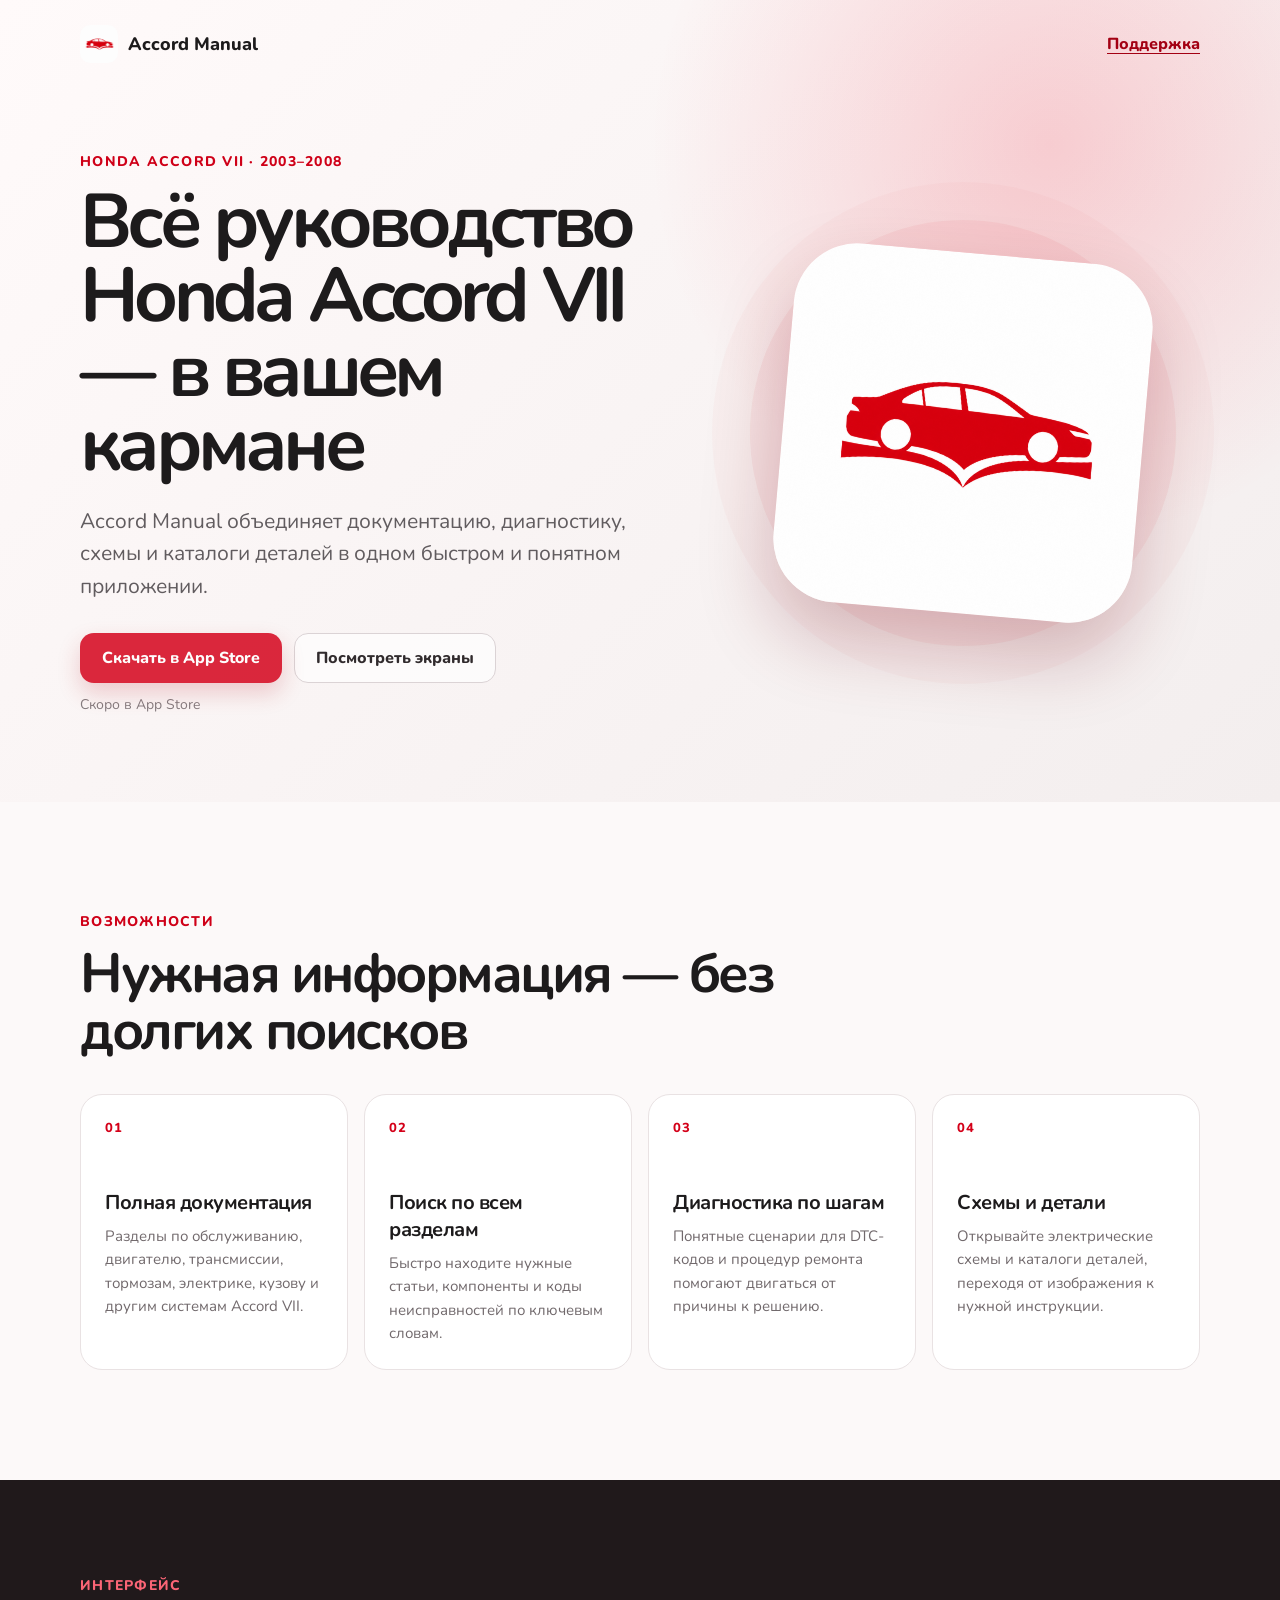
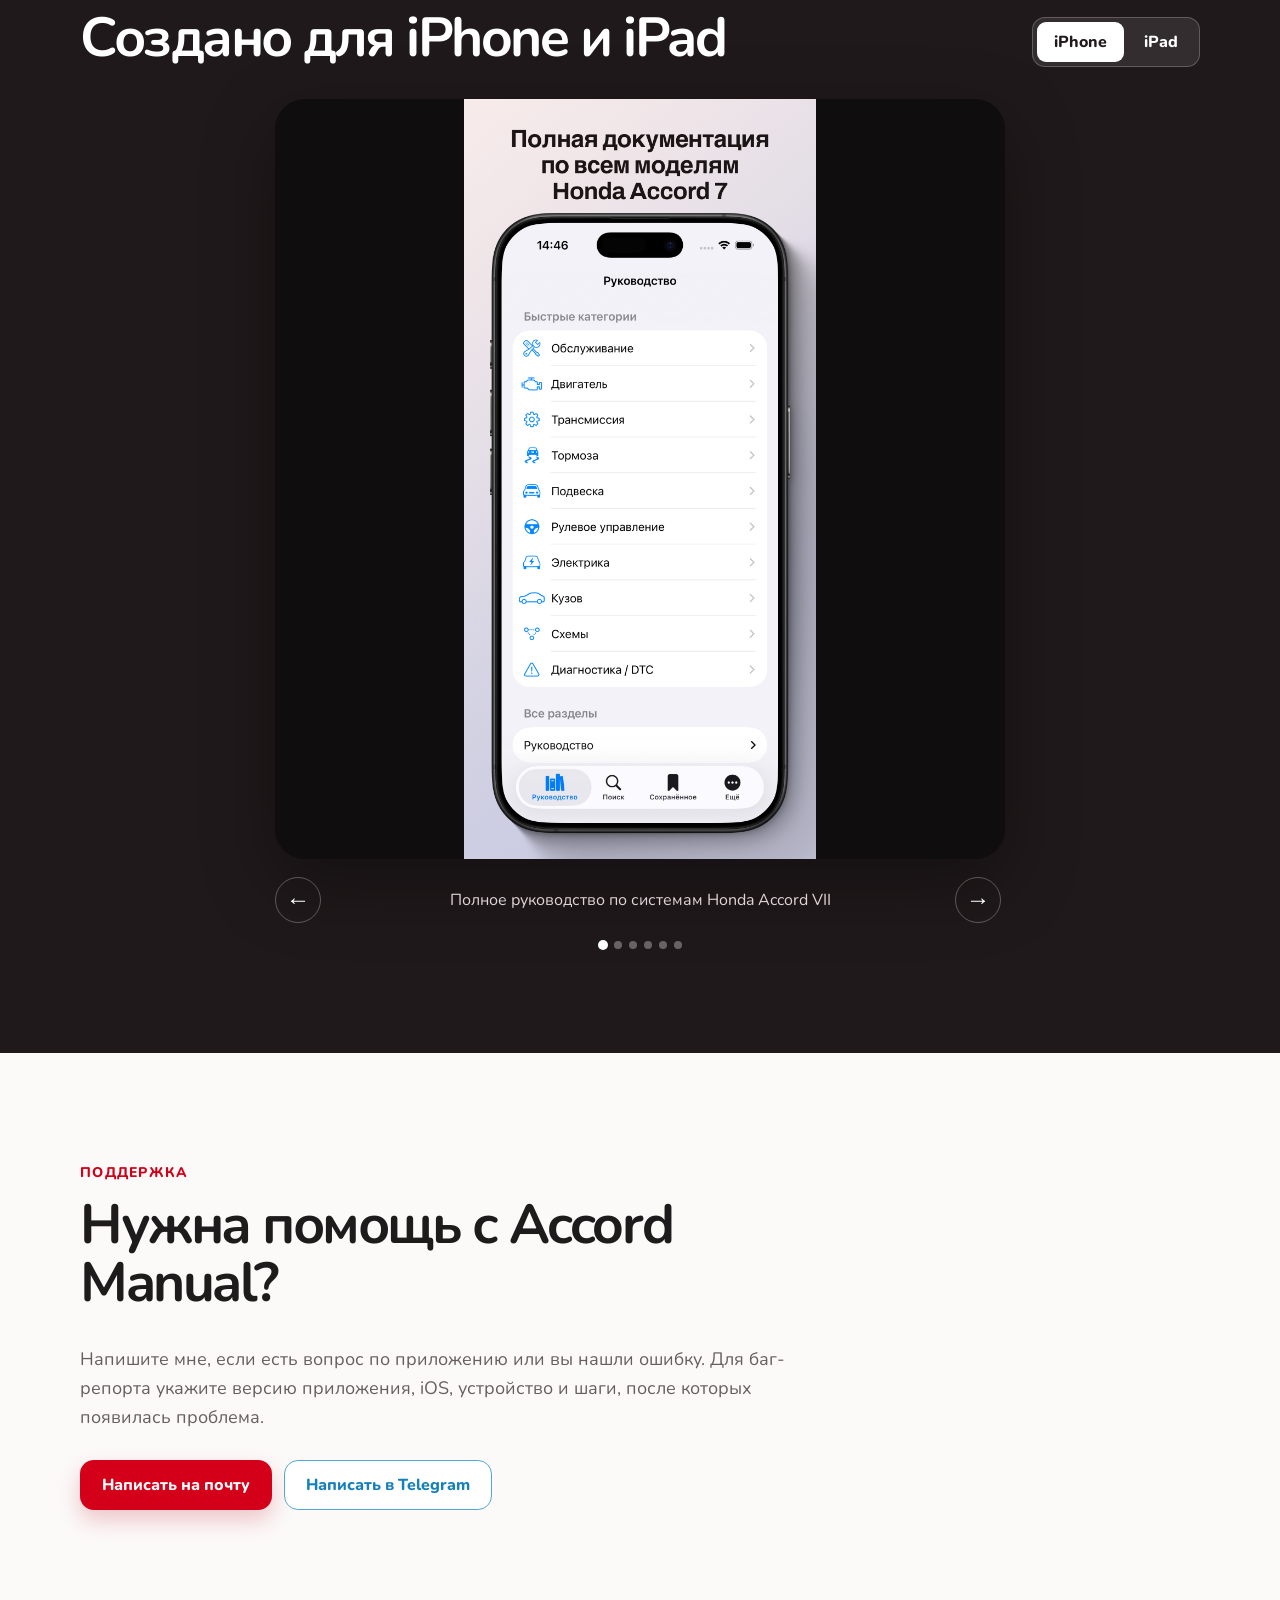
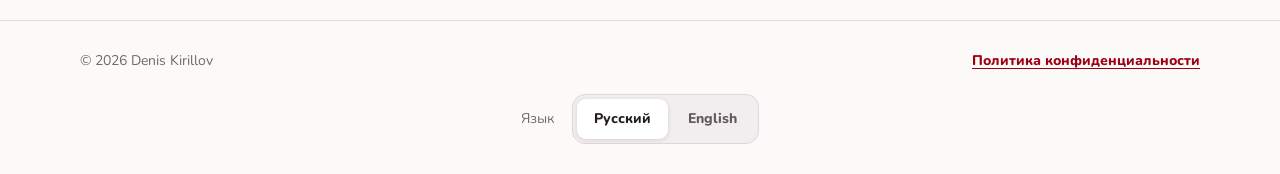
==== accord-manual/index.html @ 2c95e92a "добавлена страница аккорд мануала" ====
<!doctype html>
<html lang="ru">
<head>
  <meta charset="utf-8">
  <meta name="viewport" content="width=device-width, initial-scale=1">
  <meta name="description" content="Accord Manual — интерактивное руководство для Honda Accord VII.">
  <title>Accord Manual — Honda Accord VII</title>
  <link rel="preconnect" href="https://fonts.googleapis.com">
  <link rel="preconnect" href="https://fonts.gstatic.com" crossorigin>
  <link href="https://fonts.googleapis.com/css2?family=Nunito:wght@500;700;800&display=swap" rel="stylesheet">
  <link rel="stylesheet" href="../Static/accord-manual-landing.css">
</head>
<body>
  <main>
    <section class="hero">
      <nav class="nav container" aria-label="Основная навигация">
        <a class="brand" href="#top" aria-label="Accord Manual">
          <img src="../Static/accord-manual-logo.png" alt="">
          <span>Accord Manual</span>
        </a>
        <a class="nav-link" href="#support" data-i18n="navSupport">Поддержка</a>
      </nav>

      <div class="container hero-content" id="top">
        <div class="hero-copy">
          <p class="eyebrow" data-i18n="eyebrow">Honda Accord VII · 2003–2008</p>
          <h1 data-i18n="title">Всё руководство Honda Accord VII — в вашем кармане</h1>
          <p class="lede" data-i18n="lede">Accord Manual объединяет документацию, диагностику, схемы и каталоги деталей в одном быстром и понятном приложении.</p>
          <div class="hero-actions">
            <a class="button button-primary is-disabled" href="#" data-app-store aria-disabled="true" data-i18n="appStore">Скачать в App Store</a>
            <a class="button button-secondary" href="#screenshots" data-i18n="screenshotsButton">Посмотреть экраны</a>
          </div>
          <p class="availability" data-i18n="availability">Скоро в App Store</p>
        </div>
        <div class="hero-art" aria-hidden="true">
          <div class="logo-orbit"></div>
          <img src="../Static/accord-manual-logo.png" alt="">
        </div>
      </div>
    </section>

    <section class="section container overview" aria-labelledby="overview-title">
      <p class="section-label" data-i18n="overviewLabel">Возможности</p>
      <h2 id="overview-title" data-i18n="overviewTitle">Нужная информация — без долгих поисков</h2>
      <div class="feature-grid">
        <article class="feature-card">
          <span class="feature-number">01</span>
          <h3 data-i18n="featureOneTitle">Полная документация</h3>
          <p data-i18n="featureOneText">Разделы по обслуживанию, двигателю, трансмиссии, тормозам, электрике, кузову и другим системам Accord VII.</p>
        </article>
        <article class="feature-card">
          <span class="feature-number">02</span>
          <h3 data-i18n="featureTwoTitle">Поиск по всем разделам</h3>
          <p data-i18n="featureTwoText">Быстро находите нужные статьи, компоненты и коды неисправностей по ключевым словам.</p>
        </article>
        <article class="feature-card">
          <span class="feature-number">03</span>
          <h3 data-i18n="featureThreeTitle">Диагностика по шагам</h3>
          <p data-i18n="featureThreeText">Понятные сценарии для DTC-кодов и процедур ремонта помогают двигаться от причины к решению.</p>
        </article>
        <article class="feature-card">
          <span class="feature-number">04</span>
          <h3 data-i18n="featureFourTitle">Схемы и детали</h3>
          <p data-i18n="featureFourText">Открывайте электрические схемы и каталоги деталей, переходя от изображения к нужной инструкции.</p>
        </article>
      </div>
    </section>

    <section class="showcase" id="screenshots" aria-labelledby="gallery-title">
      <div class="container showcase-header">
        <div>
          <p class="section-label section-label-light" data-i18n="galleryLabel">Интерфейс</p>
          <h2 id="gallery-title" data-i18n="galleryTitle">Создано для iPhone и iPad</h2>
        </div>
        <div class="device-select" data-device-select role="group" aria-label="Выбор устройства">
          <button type="button" class="device-button is-active" data-device="iphone" aria-pressed="true">iPhone</button>
          <button type="button" class="device-button" data-device="ipad" aria-pressed="false">iPad</button>
        </div>
      </div>

      <div class="container carousel" data-carousel>
        <div class="carousel-frame">
          <img data-carousel-image src="../Static/accord-manual/iphone/01-manual.jpg" alt="Экран руководства Accord Manual на iPhone">
        </div>
        <div class="carousel-controls">
          <button class="arrow-button" type="button" data-carousel-previous aria-label="Предыдущий скриншот">←</button>
          <p class="slide-caption" data-carousel-caption></p>
          <button class="arrow-button" type="button" data-carousel-next aria-label="Следующий скриншот">→</button>
        </div>
        <div class="carousel-dots" data-carousel-dots aria-label="Выбор скриншота"></div>
      </div>
    </section>

    <section class="section container support" id="support" aria-labelledby="support-title">
      <p class="section-label" data-i18n="supportLabel">Поддержка</p>
      <h2 id="support-title" data-i18n="supportTitle">Нужна помощь с Accord Manual?</h2>
      <p class="support-copy" data-i18n="supportText">Напишите мне, если есть вопрос по приложению или вы нашли ошибку. Для баг-репорта укажите версию приложения, iOS, устройство и шаги, после которых появилась проблема.</p>
      <div class="contact-actions">
        <a class="button button-primary" href="mailto:mail@deniskirillov.com" data-i18n="emailButton">Написать на почту</a>
        <a class="button button-telegram" href="tg://resolve?domain=KirillovDV" data-i18n="telegramButton">Написать в Telegram</a>
      </div>
    </section>
  </main>

  <footer class="footer">
    <div class="container footer-content">
      <p>© <span id="year"></span> Denis Kirillov</p>
      <a href="../PrivacyPolicy.html" data-i18n="privacy">Политика конфиденциальности</a>
    </div>
    <div class="container language-row">
      <span data-i18n="language">Язык</span>
      <div class="language-toggle" data-language-toggle role="group" aria-label="Выбор языка">
        <button type="button" data-language="ru" class="is-active" aria-pressed="true">Русский</button>
        <button type="button" data-language="en" aria-pressed="false">English</button>
      </div>
    </div>
  </footer>

  <script type="module" src="../Static/accord-manual.mjs"></script>
</body>
</html>
---- Static/accord-manual-landing.css ----
:root { color: #1d1b1c; background: #fcf9f9; font-family: "Nunito", -apple-system, BlinkMacSystemFont, "Segoe UI", sans-serif; }
* { box-sizing: border-box; }
html { scroll-behavior: smooth; }
body { margin: 0; min-width: 320px; background: #fcf9f9; }
a { color: inherit; }
.container { width: min(1120px, calc(100% - 48px)); margin: 0 auto; }
.hero { overflow: hidden; padding-bottom: 88px; background: radial-gradient(circle at 82% 18%, rgba(242, 0, 28, .16), transparent 25rem), linear-gradient(135deg, #fffafa 0%, #f3eeee 100%); }
.nav { display: flex; align-items: center; justify-content: space-between; min-height: 88px; }
.brand { display: inline-flex; align-items: center; gap: 10px; font-size: 18px; font-weight: 800; text-decoration: none; }
.brand img { width: 38px; height: 38px; border-radius: 10px; object-fit: cover; }
.nav-link { color: #a30013; font-weight: 800; text-decoration-thickness: 1px; text-underline-offset: 4px; }
.hero-content { display: grid; grid-template-columns: 1.12fr .88fr; align-items: center; gap: 42px; padding-top: 64px; }
.eyebrow, .section-label { margin: 0 0 14px; color: #cf0018; font-size: 14px; font-weight: 800; letter-spacing: .09em; text-transform: uppercase; }
h1, h2, h3, p { margin-top: 0; }
h1 { max-width: 720px; margin-bottom: 22px; font-size: clamp(44px, 6vw, 76px); letter-spacing: -.062em; line-height: .98; }
.lede { max-width: 630px; margin-bottom: 30px; color: #615c5f; font-size: clamp(18px, 2vw, 21px); line-height: 1.55; }
.hero-actions, .contact-actions { display: flex; flex-wrap: wrap; gap: 12px; }
.button { display: inline-flex; align-items: center; justify-content: center; min-height: 50px; padding: 12px 21px; border: 1px solid transparent; border-radius: 14px; font-weight: 800; text-align: center; text-decoration: none; transition: transform .16s ease, box-shadow .16s ease, background-color .16s ease; }
.button:hover, .button:focus-visible { transform: translateY(-2px); }
.button-primary { background: #d40019; color: #fff; box-shadow: 0 10px 22px rgba(183, 0, 21, .21); }
.button-secondary { border-color: #dbd3d5; background: rgba(255,255,255,.68); color: #312b2d; }
.button-telegram { border-color: #53a9d4; background: #fff; color: #1680bb; }
.is-disabled { cursor: not-allowed; opacity: .84; }
.availability { margin: 12px 0 0; color: #847c7f; font-size: 14px; }
.hero-art { position: relative; display: grid; place-items: center; min-height: 370px; }
.hero-art > img { position: relative; z-index: 1; width: min(100%, 360px); border-radius: 64px; box-shadow: 0 36px 75px rgba(109, 10, 20, .24); transform: rotate(5deg); }
.logo-orbit { position: absolute; width: 350px; height: 350px; border: 1px solid rgba(212,0,25,.25); border-radius: 50%; box-shadow: 0 0 0 38px rgba(212,0,25,.05), 0 0 0 76px rgba(212,0,25,.025); }
.section { padding: 110px 0; }
h2 { max-width: 760px; margin-bottom: 34px; font-size: clamp(34px, 4.4vw, 55px); letter-spacing: -.045em; line-height: 1.05; }
.feature-grid { display: grid; grid-template-columns: repeat(4, 1fr); gap: 16px; }
.feature-card { min-height: 245px; padding: 24px; border: 1px solid #e9e2e3; border-radius: 22px; background: #fff; }
.feature-number { display: block; margin-bottom: 52px; color: #d40019; font-size: 13px; font-weight: 800; letter-spacing: .1em; }
.feature-card h3 { margin-bottom: 9px; font-size: 20px; letter-spacing: -.025em; }
.feature-card p { margin: 0; color: #71696c; font-size: 15px; line-height: 1.55; }
.showcase { padding: 96px 0 104px; background: #20191b; color: #fff; }
.showcase-header { display: flex; align-items: end; justify-content: space-between; gap: 24px; margin-bottom: 32px; }
.section-label-light { color: #fb6576; }
.showcase h2 { margin-bottom: 0; }
.device-select, .language-toggle { display: inline-flex; gap: 3px; padding: 4px; border: 1px solid rgba(255,255,255,.22); border-radius: 13px; background: rgba(255,255,255,.09); }
.device-button, .language-toggle button { min-height: 40px; padding: 8px 17px; border: 0; border-radius: 9px; background: transparent; color: inherit; font: inherit; font-weight: 800; cursor: pointer; }
.device-button.is-active { background: #fff; color: #211a1c; }
.carousel { display: grid; justify-items: center; }
.carousel-frame { display: grid; place-items: center; width: min(100%, 730px); overflow: hidden; border-radius: 30px; background: #100d0e; box-shadow: 0 25px 70px rgba(0,0,0,.37); }
.carousel-frame img { display: block; width: 100%; max-height: 760px; object-fit: contain; }
.carousel-controls { display: grid; grid-template-columns: 50px minmax(0, 1fr) 50px; align-items: center; width: min(100%, 730px); gap: 18px; margin-top: 18px; }
.arrow-button { width: 46px; height: 46px; border: 1px solid rgba(255,255,255,.28); border-radius: 50%; background: transparent; color: #fff; font: inherit; font-size: 24px; cursor: pointer; }
.arrow-button:hover, .arrow-button:focus-visible { background: #fff; color: #20191b; }
.slide-caption { margin: 0; color: #dfd5d7; font-size: 16px; text-align: center; }
.carousel-dots { display: flex; flex-wrap: wrap; justify-content: center; gap: 7px; margin-top: 18px; }
.carousel-dot { width: 8px; height: 8px; padding: 0; border: 0; border-radius: 50%; background: rgba(255,255,255,.32); cursor: pointer; }
.carousel-dot.is-active { background: #fff; transform: scale(1.25); }
.support { padding-top: 110px; padding-bottom: 110px; }
.support-copy { max-width: 720px; margin-bottom: 28px; color: #665f62; font-size: 18px; line-height: 1.6; }
.footer { padding: 30px 0; border-top: 1px solid #e3dcde; color: #71696c; font-size: 14px; }
.footer-content, .language-row { display: flex; align-items: center; justify-content: space-between; gap: 18px; }
.footer-content p { margin: 0; }
.footer-content a { color: #9d0013; font-weight: 800; text-underline-offset: 3px; }
.language-row { justify-content: center; margin-top: 24px; }
.language-toggle { border-color: #ded7d9; background: #f2eeef; color: #625a5d; }
.language-toggle button.is-active { background: #fff; color: #251e20; box-shadow: 0 1px 4px rgba(42,27,31,.13); }
@media (max-width: 840px) { .hero-content { grid-template-columns: 1fr; padding-top: 26px; } .hero-art { min-height: 290px; } .hero-art > img { width: 250px; } .logo-orbit { width: 250px; height: 250px; } .feature-grid { grid-template-columns: repeat(2, 1fr); } }
@media (max-width: 580px) { .container { width: min(100% - 32px, 1120px); } .hero { padding-bottom: 55px; } .nav { min-height: 68px; } .hero-content { gap: 16px; } h1 { font-size: clamp(43px, 13vw, 60px); } .hero-art { min-height: 235px; } .showcase, .section { padding: 70px 0; } .showcase-header { align-items: start; flex-direction: column; } .feature-grid { grid-template-columns: 1fr; } .feature-card { min-height: 0; } .feature-number { margin-bottom: 30px; } .carousel-frame { border-radius: 18px; } .footer-content { align-items: start; flex-direction: column; } }
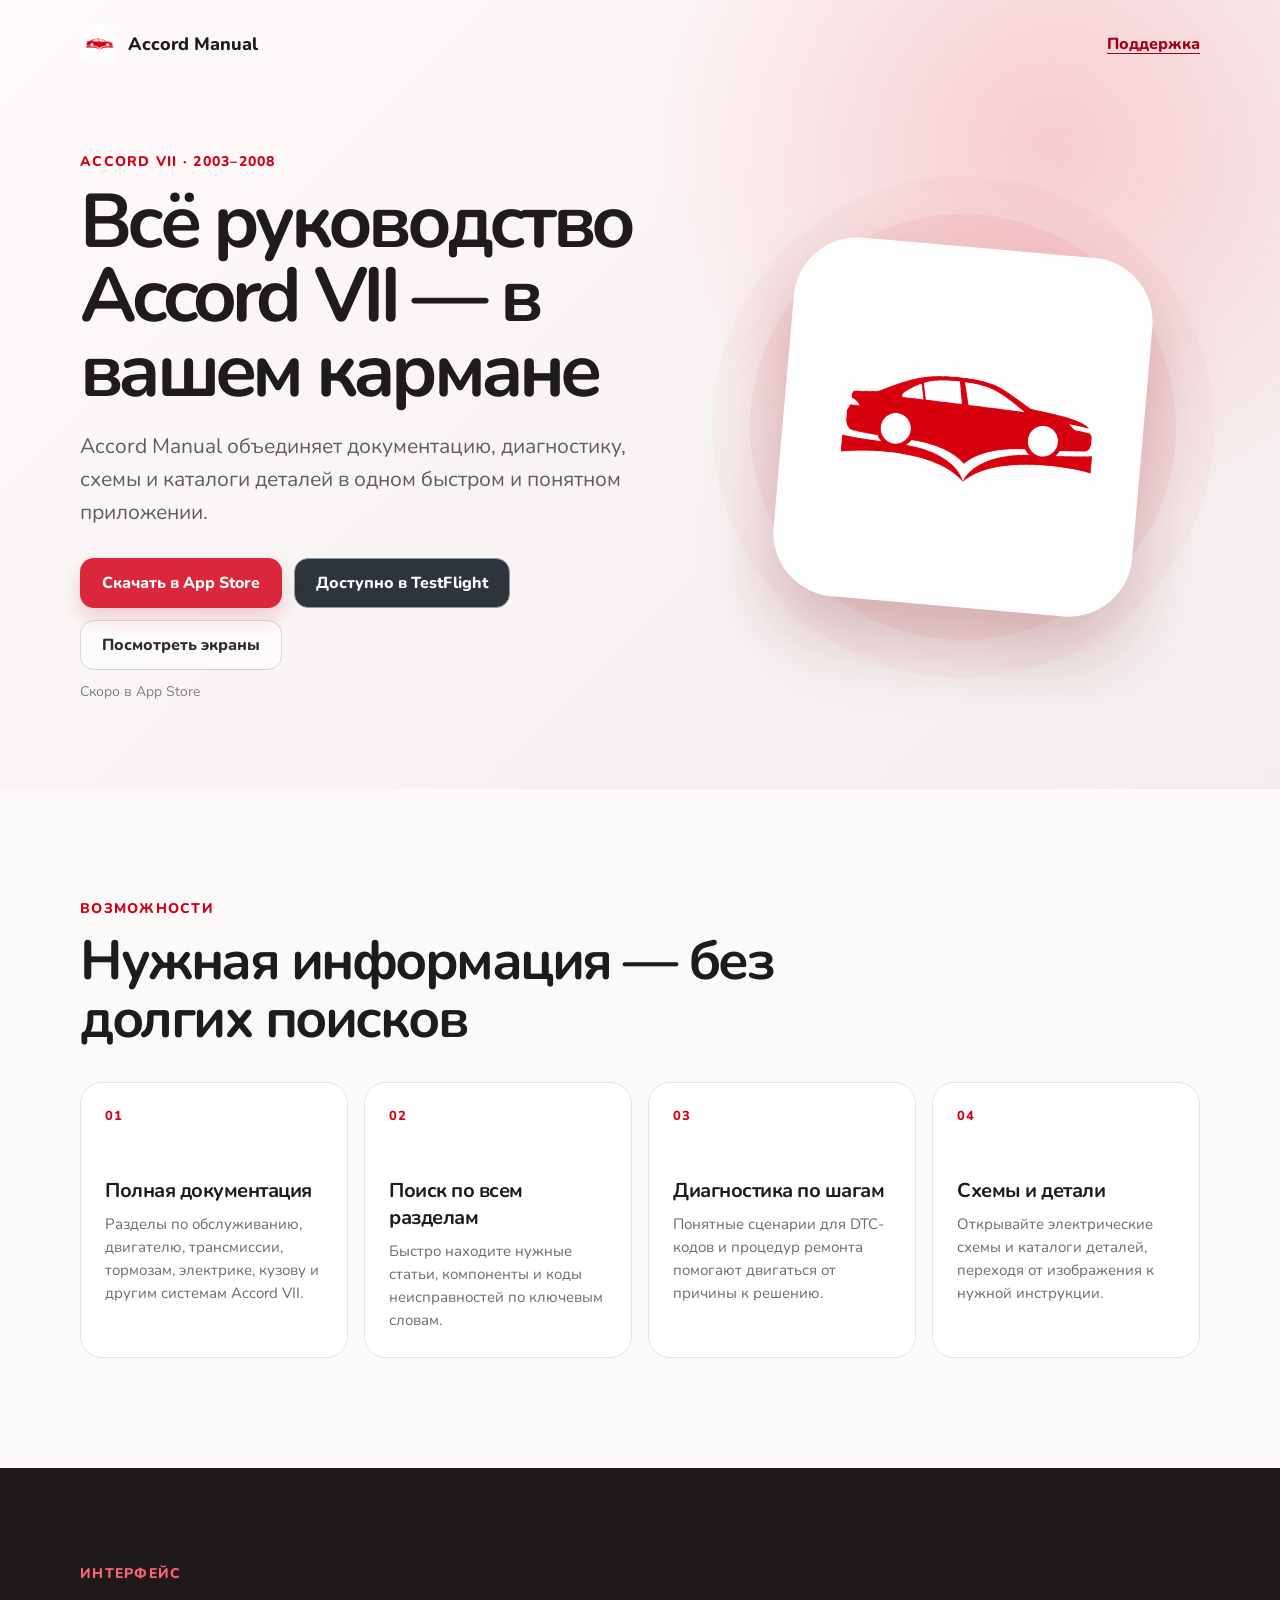
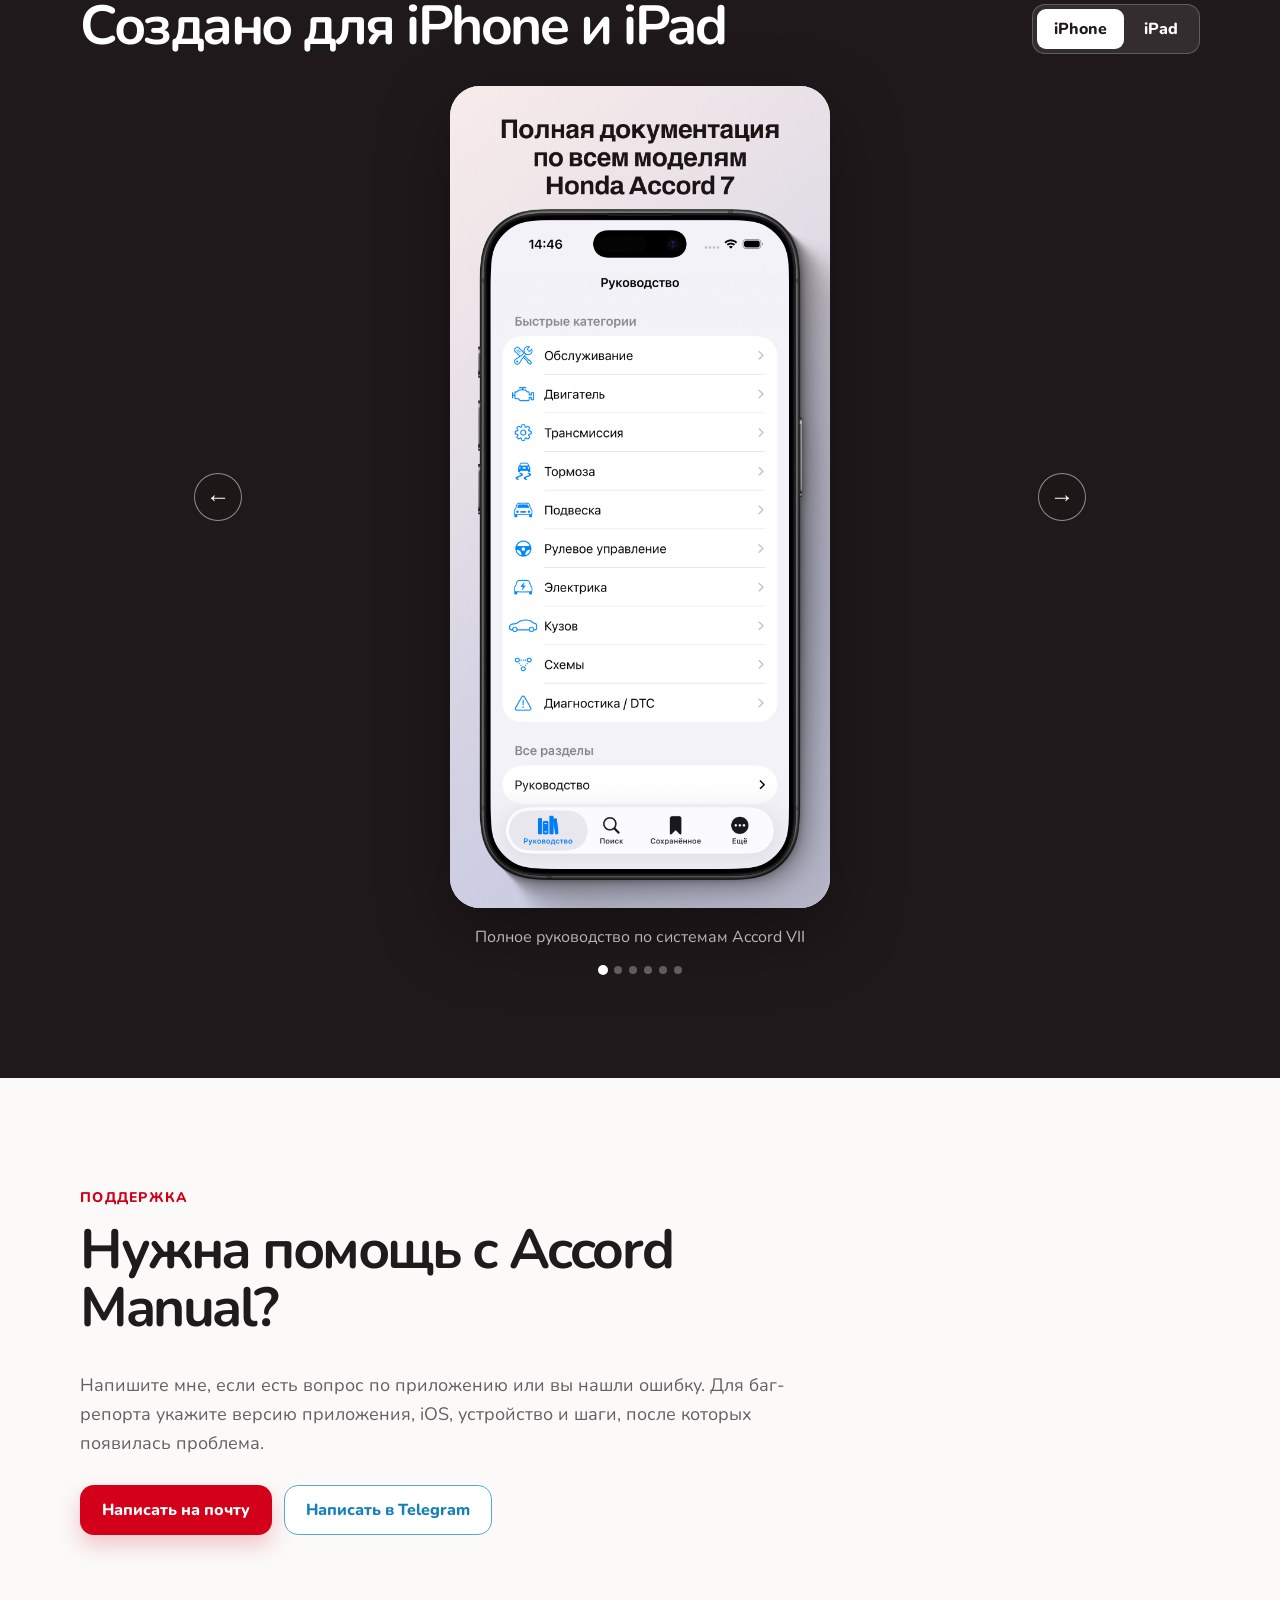
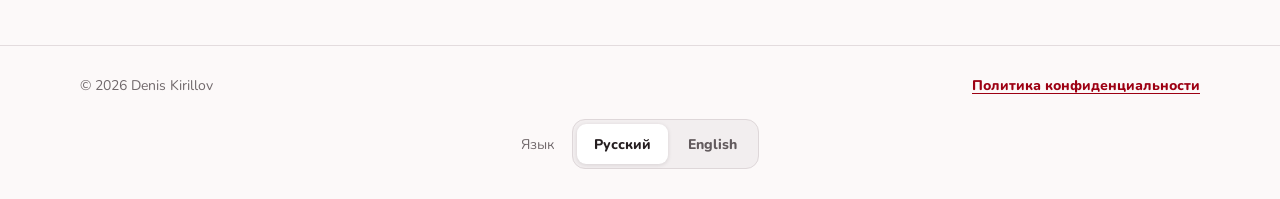
==== commit 88f8e3ff: "Обновил страницу аккорд док" ====
--- a/accord-manual/index.html
+++ b/accord-manual/index.html
@@ -3,8 +3,8 @@
 <head>
   <meta charset="utf-8">
   <meta name="viewport" content="width=device-width, initial-scale=1">
-  <meta name="description" content="Accord Manual — интерактивное руководство для Honda Accord VII.">
-  <title>Accord Manual — Honda Accord VII</title>
+  <meta name="description" content="Accord Manual — интерактивное руководство для Accord VII.">
+  <title>Accord Manual — Accord VII</title>
   <link rel="preconnect" href="https://fonts.googleapis.com">
   <link rel="preconnect" href="https://fonts.gstatic.com" crossorigin>
   <link href="https://fonts.googleapis.com/css2?family=Nunito:wght@500;700;800&display=swap" rel="stylesheet">
@@ -23,11 +23,12 @@
 
       <div class="container hero-content" id="top">
         <div class="hero-copy">
-          <p class="eyebrow" data-i18n="eyebrow">Honda Accord VII · 2003–2008</p>
-          <h1 data-i18n="title">Всё руководство Honda Accord VII — в вашем кармане</h1>
+          <p class="eyebrow" data-i18n="eyebrow">Accord VII · 2003–2008</p>
+          <h1 data-i18n="title">Всё руководство Accord VII — в вашем кармане</h1>
           <p class="lede" data-i18n="lede">Accord Manual объединяет документацию, диагностику, схемы и каталоги деталей в одном быстром и понятном приложении.</p>
           <div class="hero-actions">
             <a class="button button-primary is-disabled" href="#" data-app-store aria-disabled="true" data-i18n="appStore">Скачать в App Store</a>
+            <a class="button button-testflight" href="https://testflight.apple.com/join/Cy9x6aCU" target="_blank" rel="noopener" data-i18n="testFlightButton">Доступно в TestFlight</a>
             <a class="button button-secondary" href="#screenshots" data-i18n="screenshotsButton">Посмотреть экраны</a>
           </div>
           <p class="availability" data-i18n="availability">Скоро в App Store</p>
@@ -79,13 +80,15 @@
       </div>
 
       <div class="container carousel" data-carousel>
-        <div class="carousel-frame">
+        <div class="carousel-stage is-iphone" data-carousel-stage>
+          <button class="arrow-button arrow-button-previous" type="button" data-carousel-previous aria-label="Предыдущий скриншот">←</button>
+          <div class="carousel-frame is-iphone" data-carousel-frame>
           <img data-carousel-image src="../Static/accord-manual/iphone/01-manual.jpg" alt="Экран руководства Accord Manual на iPhone">
+          </div>
+          <button class="arrow-button arrow-button-next" type="button" data-carousel-next aria-label="Следующий скриншот">→</button>
         </div>
         <div class="carousel-controls">
-          <button class="arrow-button" type="button" data-carousel-previous aria-label="Предыдущий скриншот">←</button>
           <p class="slide-caption" data-carousel-caption></p>
-          <button class="arrow-button" type="button" data-carousel-next aria-label="Следующий скриншот">→</button>
         </div>
         <div class="carousel-dots" data-carousel-dots aria-label="Выбор скриншота"></div>
       </div>
@@ -116,6 +119,6 @@
     </div>
   </footer>
 
-  <script type="module" src="../Static/accord-manual.mjs"></script>
+  <script src="../Static/accord-manual.js" defer></script>
 </body>
 </html>
--- a/Static/accord-manual-landing.css
+++ b/Static/accord-manual-landing.css
@@ -18,6 +18,8 @@
 .button { display: inline-flex; align-items: center; justify-content: center; min-height: 50px; padding: 12px 21px; border: 1px solid transparent; border-radius: 14px; font-weight: 800; text-align: center; text-decoration: none; transition: transform .16s ease, box-shadow .16s ease, background-color .16s ease; }
 .button:hover, .button:focus-visible { transform: translateY(-2px); }
 .button-primary { background: #d40019; color: #fff; box-shadow: 0 10px 22px rgba(183, 0, 21, .21); }
+.button-testflight { border-color: #8f9ca8; background: #2d343b; color: #fff; }
+.button-testflight:hover, .button-testflight:focus-visible { box-shadow: 0 10px 22px rgba(33, 40, 47, .2); }
 .button-secondary { border-color: #dbd3d5; background: rgba(255,255,255,.68); color: #312b2d; }
 .button-telegram { border-color: #53a9d4; background: #fff; color: #1680bb; }
 .is-disabled { cursor: not-allowed; opacity: .84; }
@@ -40,10 +42,15 @@
 .device-button, .language-toggle button { min-height: 40px; padding: 8px 17px; border: 0; border-radius: 9px; background: transparent; color: inherit; font: inherit; font-weight: 800; cursor: pointer; }
 .device-button.is-active { background: #fff; color: #211a1c; }
 .carousel { display: grid; justify-items: center; }
-.carousel-frame { display: grid; place-items: center; width: min(100%, 730px); overflow: hidden; border-radius: 30px; background: #100d0e; box-shadow: 0 25px 70px rgba(0,0,0,.37); }
-.carousel-frame img { display: block; width: 100%; max-height: 760px; object-fit: contain; }
-.carousel-controls { display: grid; grid-template-columns: 50px minmax(0, 1fr) 50px; align-items: center; width: min(100%, 730px); gap: 18px; margin-top: 18px; }
-.arrow-button { width: 46px; height: 46px; border: 1px solid rgba(255,255,255,.28); border-radius: 50%; background: transparent; color: #fff; font: inherit; font-size: 24px; cursor: pointer; }
+.carousel-stage { position: relative; display: grid; place-items: center; width: min(100%, 920px); }
+.carousel-frame { overflow: hidden; border-radius: 30px; background: #f7f1f2; box-shadow: 0 25px 70px rgba(0,0,0,.37); transition: width .18s ease; }
+.carousel-frame.is-iphone { width: min(100%, 380px); }
+.carousel-frame.is-ipad { width: min(100%, 860px); }
+.carousel-frame img { display: block; width: 100%; height: auto; }
+.carousel-controls { width: min(100%, 730px); margin-top: 18px; }
+.arrow-button { position: absolute; z-index: 1; top: 50%; width: 48px; height: 48px; border: 1px solid rgba(255,255,255,.5); border-radius: 50%; background: rgba(30,23,25,.75); color: #fff; font: inherit; font-size: 24px; cursor: pointer; transform: translateY(-50%); backdrop-filter: blur(8px); }
+.arrow-button-previous { left: 14px; }
+.arrow-button-next { right: 14px; }
 .arrow-button:hover, .arrow-button:focus-visible { background: #fff; color: #20191b; }
 .slide-caption { margin: 0; color: #dfd5d7; font-size: 16px; text-align: center; }
 .carousel-dots { display: flex; flex-wrap: wrap; justify-content: center; gap: 7px; margin-top: 18px; }
@@ -59,4 +66,4 @@
 .language-toggle { border-color: #ded7d9; background: #f2eeef; color: #625a5d; }
 .language-toggle button.is-active { background: #fff; color: #251e20; box-shadow: 0 1px 4px rgba(42,27,31,.13); }
 @media (max-width: 840px) { .hero-content { grid-template-columns: 1fr; padding-top: 26px; } .hero-art { min-height: 290px; } .hero-art > img { width: 250px; } .logo-orbit { width: 250px; height: 250px; } .feature-grid { grid-template-columns: repeat(2, 1fr); } }
-@media (max-width: 580px) { .container { width: min(100% - 32px, 1120px); } .hero { padding-bottom: 55px; } .nav { min-height: 68px; } .hero-content { gap: 16px; } h1 { font-size: clamp(43px, 13vw, 60px); } .hero-art { min-height: 235px; } .showcase, .section { padding: 70px 0; } .showcase-header { align-items: start; flex-direction: column; } .feature-grid { grid-template-columns: 1fr; } .feature-card { min-height: 0; } .feature-number { margin-bottom: 30px; } .carousel-frame { border-radius: 18px; } .footer-content { align-items: start; flex-direction: column; } }
+@media (max-width: 580px) { .container { width: min(100% - 32px, 1120px); } .hero { padding-bottom: 55px; } .nav { min-height: 68px; } .hero-content { gap: 16px; } h1 { font-size: clamp(43px, 13vw, 60px); } .hero-art { min-height: 235px; } .showcase, .section { padding: 70px 0; } .showcase-header { align-items: start; flex-direction: column; } .feature-grid { grid-template-columns: 1fr; } .feature-card { min-height: 0; } .feature-number { margin-bottom: 30px; } .carousel-frame { border-radius: 18px; } .arrow-button { width: 42px; height: 42px; } .arrow-button-previous { left: 7px; } .arrow-button-next { right: 7px; } .footer-content { align-items: start; flex-direction: column; } }
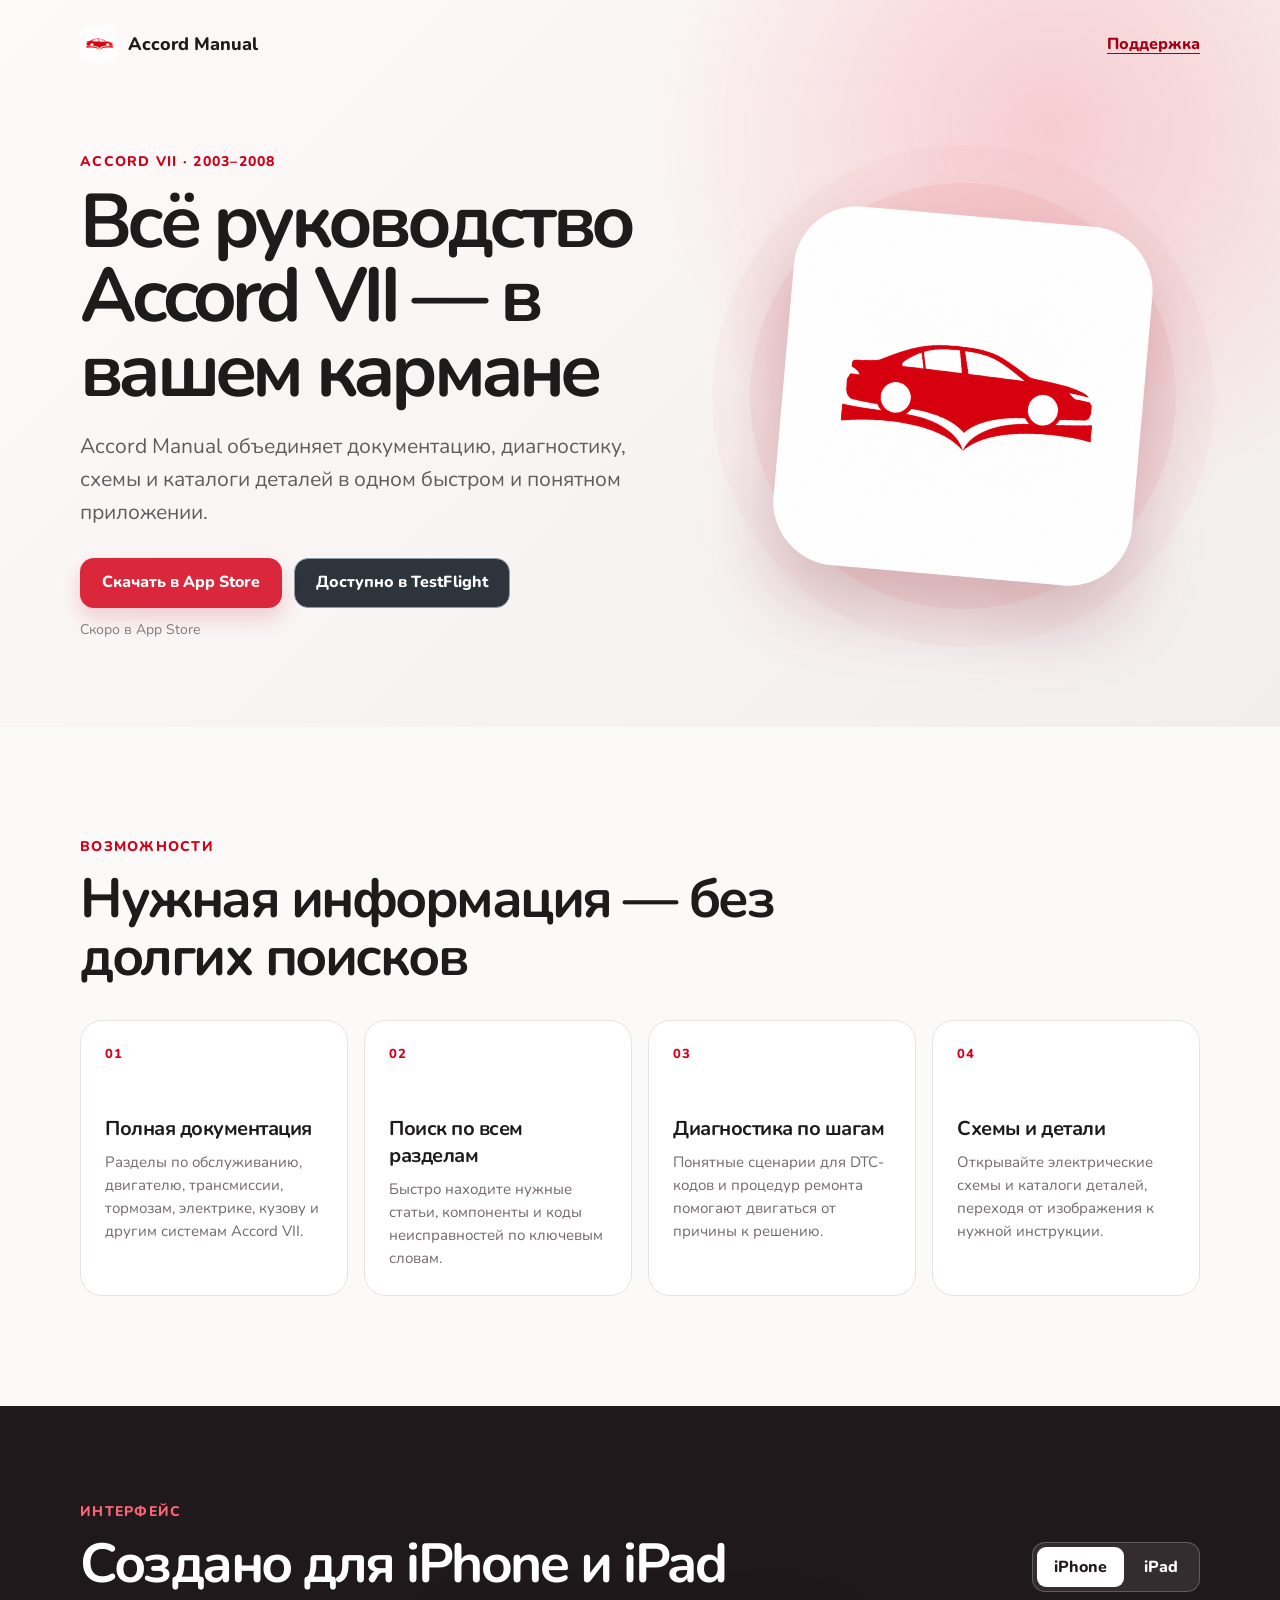
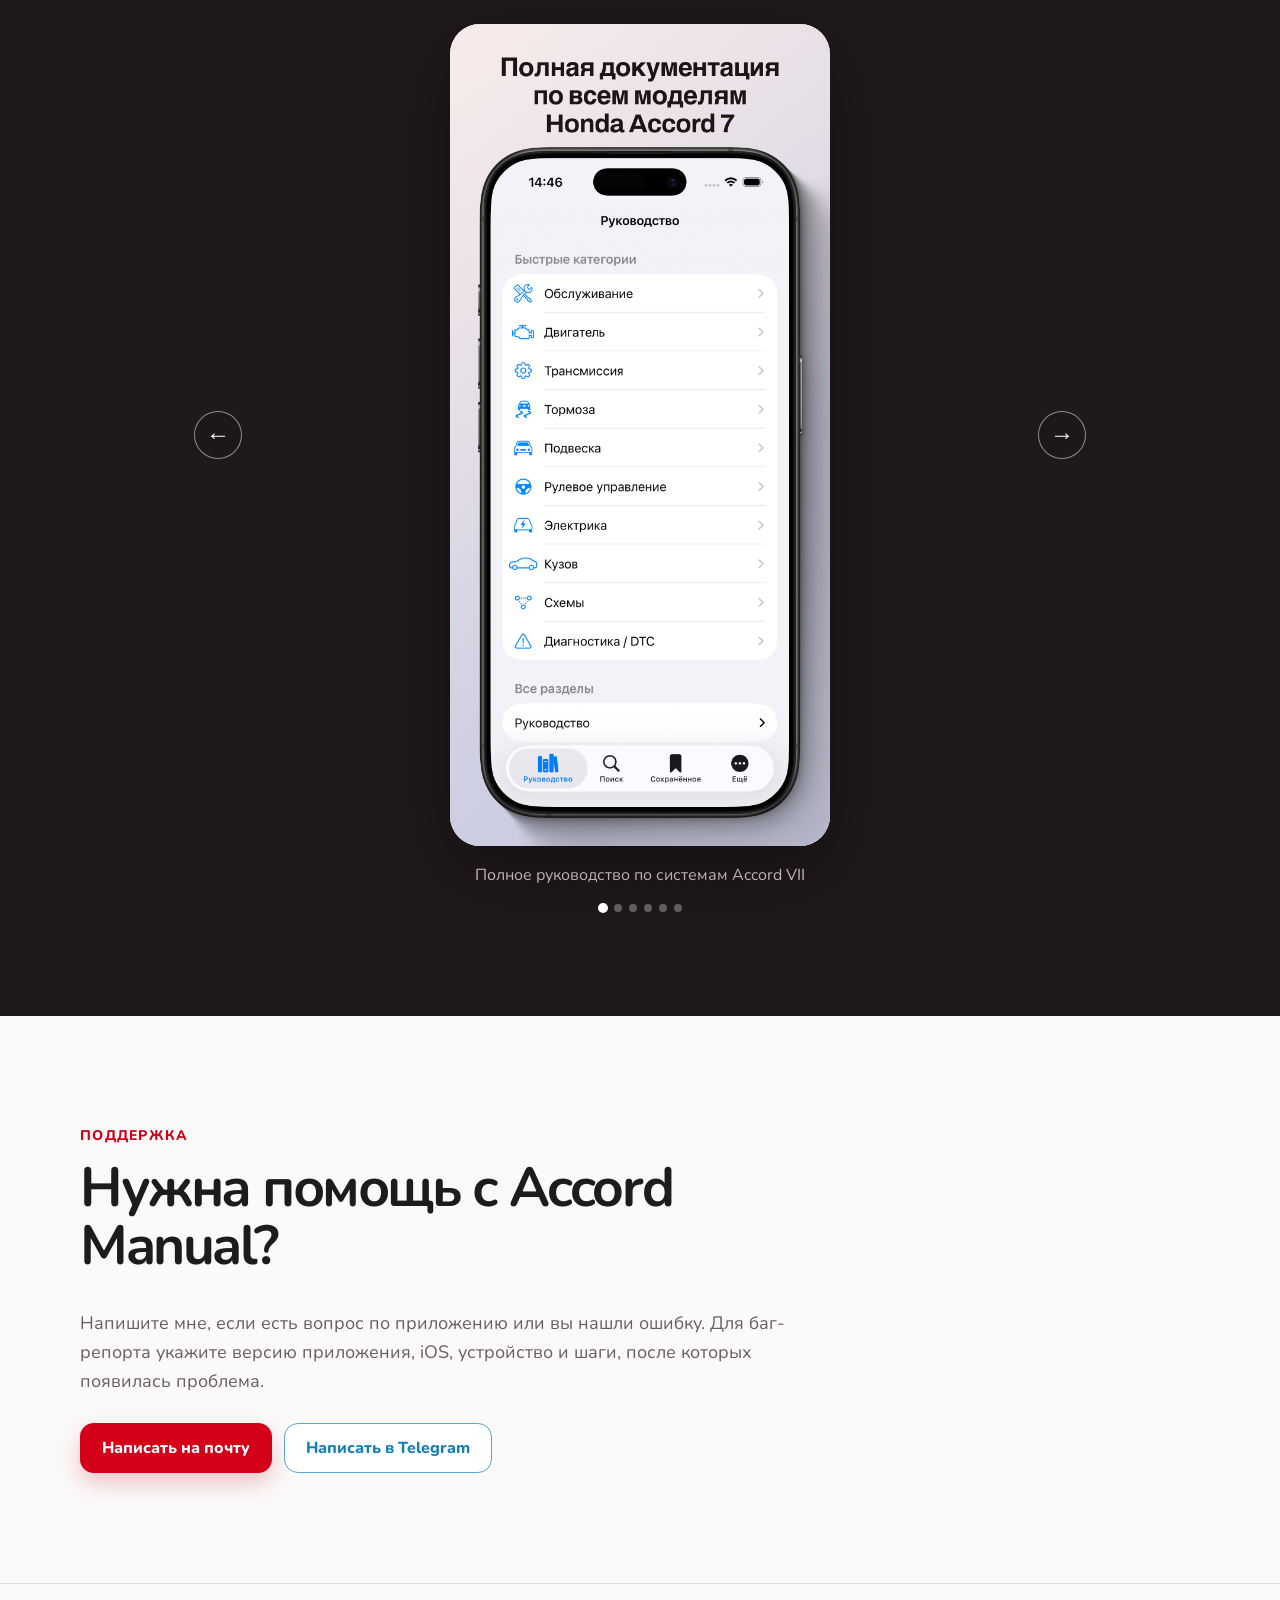
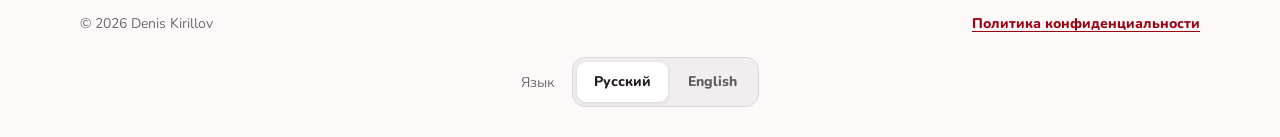
==== commit f76abac2: "Починил поддержку сафари" ====
--- a/accord-manual/index.html
+++ b/accord-manual/index.html
@@ -29,7 +29,6 @@
           <div class="hero-actions">
             <a class="button button-primary is-disabled" href="#" data-app-store aria-disabled="true" data-i18n="appStore">Скачать в App Store</a>
             <a class="button button-testflight" href="https://testflight.apple.com/join/Cy9x6aCU" target="_blank" rel="noopener" data-i18n="testFlightButton">Доступно в TestFlight</a>
-            <a class="button button-secondary" href="#screenshots" data-i18n="screenshotsButton">Посмотреть экраны</a>
           </div>
           <p class="availability" data-i18n="availability">Скоро в App Store</p>
         </div>
--- a/Static/accord-manual-landing.css
+++ b/Static/accord-manual-landing.css
@@ -1,9 +1,9 @@
 :root { color: #1d1b1c; background: #fcf9f9; font-family: "Nunito", -apple-system, BlinkMacSystemFont, "Segoe UI", sans-serif; }
 * { box-sizing: border-box; }
-html { scroll-behavior: smooth; }
+html { scroll-behavior: smooth; -webkit-text-size-adjust: 100%; }
 body { margin: 0; min-width: 320px; background: #fcf9f9; }
 a { color: inherit; }
-.container { width: min(1120px, calc(100% - 48px)); margin: 0 auto; }
+.container { width: calc(100% - 48px); width: min(1120px, calc(100% - 48px)); margin: 0 auto; }
 .hero { overflow: hidden; padding-bottom: 88px; background: radial-gradient(circle at 82% 18%, rgba(242, 0, 28, .16), transparent 25rem), linear-gradient(135deg, #fffafa 0%, #f3eeee 100%); }
 .nav { display: flex; align-items: center; justify-content: space-between; min-height: 88px; }
 .brand { display: inline-flex; align-items: center; gap: 10px; font-size: 18px; font-weight: 800; text-decoration: none; }
@@ -15,17 +15,16 @@
 h1 { max-width: 720px; margin-bottom: 22px; font-size: clamp(44px, 6vw, 76px); letter-spacing: -.062em; line-height: .98; }
 .lede { max-width: 630px; margin-bottom: 30px; color: #615c5f; font-size: clamp(18px, 2vw, 21px); line-height: 1.55; }
 .hero-actions, .contact-actions { display: flex; flex-wrap: wrap; gap: 12px; }
-.button { display: inline-flex; align-items: center; justify-content: center; min-height: 50px; padding: 12px 21px; border: 1px solid transparent; border-radius: 14px; font-weight: 800; text-align: center; text-decoration: none; transition: transform .16s ease, box-shadow .16s ease, background-color .16s ease; }
+.button { display: inline-flex; align-items: center; justify-content: center; min-height: 50px; padding: 12px 21px; border: 1px solid transparent; border-radius: 14px; font-family: inherit; font-weight: 800; line-height: 1.2; text-align: center; text-decoration: none; transition: transform .16s ease, box-shadow .16s ease, background-color .16s ease; white-space: nowrap; }
 .button:hover, .button:focus-visible { transform: translateY(-2px); }
 .button-primary { background: #d40019; color: #fff; box-shadow: 0 10px 22px rgba(183, 0, 21, .21); }
 .button-testflight { border-color: #8f9ca8; background: #2d343b; color: #fff; }
 .button-testflight:hover, .button-testflight:focus-visible { box-shadow: 0 10px 22px rgba(33, 40, 47, .2); }
-.button-secondary { border-color: #dbd3d5; background: rgba(255,255,255,.68); color: #312b2d; }
 .button-telegram { border-color: #53a9d4; background: #fff; color: #1680bb; }
 .is-disabled { cursor: not-allowed; opacity: .84; }
 .availability { margin: 12px 0 0; color: #847c7f; font-size: 14px; }
 .hero-art { position: relative; display: grid; place-items: center; min-height: 370px; }
-.hero-art > img { position: relative; z-index: 1; width: min(100%, 360px); border-radius: 64px; box-shadow: 0 36px 75px rgba(109, 10, 20, .24); transform: rotate(5deg); }
+.hero-art > img { position: relative; z-index: 1; width: 100%; max-width: 360px; width: min(100%, 360px); border-radius: 64px; box-shadow: 0 36px 75px rgba(109, 10, 20, .24); transform: rotate(5deg); }
 .logo-orbit { position: absolute; width: 350px; height: 350px; border: 1px solid rgba(212,0,25,.25); border-radius: 50%; box-shadow: 0 0 0 38px rgba(212,0,25,.05), 0 0 0 76px rgba(212,0,25,.025); }
 .section { padding: 110px 0; }
 h2 { max-width: 760px; margin-bottom: 34px; font-size: clamp(34px, 4.4vw, 55px); letter-spacing: -.045em; line-height: 1.05; }
@@ -39,16 +38,17 @@
 .section-label-light { color: #fb6576; }
 .showcase h2 { margin-bottom: 0; }
 .device-select, .language-toggle { display: inline-flex; gap: 3px; padding: 4px; border: 1px solid rgba(255,255,255,.22); border-radius: 13px; background: rgba(255,255,255,.09); }
-.device-button, .language-toggle button { min-height: 40px; padding: 8px 17px; border: 0; border-radius: 9px; background: transparent; color: inherit; font: inherit; font-weight: 800; cursor: pointer; }
+.device-button, .language-toggle button, .arrow-button, .carousel-dot { -webkit-appearance: none; appearance: none; -webkit-tap-highlight-color: transparent; font-family: inherit; touch-action: manipulation; }
+.device-button, .language-toggle button { min-height: 40px; padding: 8px 17px; border: 0; border-radius: 9px; background: transparent; color: inherit; font-size: inherit; font-weight: 800; line-height: 1.2; cursor: pointer; }
 .device-button.is-active { background: #fff; color: #211a1c; }
 .carousel { display: grid; justify-items: center; }
-.carousel-stage { position: relative; display: grid; place-items: center; width: min(100%, 920px); }
+.carousel-stage { position: relative; display: grid; place-items: center; width: 100%; max-width: 920px; width: min(100%, 920px); }
 .carousel-frame { overflow: hidden; border-radius: 30px; background: #f7f1f2; box-shadow: 0 25px 70px rgba(0,0,0,.37); transition: width .18s ease; }
-.carousel-frame.is-iphone { width: min(100%, 380px); }
-.carousel-frame.is-ipad { width: min(100%, 860px); }
+.carousel-frame.is-iphone { width: 100%; max-width: 380px; width: min(100%, 380px); }
+.carousel-frame.is-ipad { width: 100%; max-width: 860px; width: min(100%, 860px); }
 .carousel-frame img { display: block; width: 100%; height: auto; }
-.carousel-controls { width: min(100%, 730px); margin-top: 18px; }
-.arrow-button { position: absolute; z-index: 1; top: 50%; width: 48px; height: 48px; border: 1px solid rgba(255,255,255,.5); border-radius: 50%; background: rgba(30,23,25,.75); color: #fff; font: inherit; font-size: 24px; cursor: pointer; transform: translateY(-50%); backdrop-filter: blur(8px); }
+.carousel-controls { width: 100%; max-width: 730px; width: min(100%, 730px); margin-top: 18px; }
+.arrow-button { position: absolute; z-index: 1; top: 50%; width: 48px; height: 48px; padding: 0; border: 1px solid rgba(255,255,255,.5); border-radius: 50%; background: rgba(30,23,25,.88); color: #fff; font-size: 24px; line-height: 1; cursor: pointer; transform: translateY(-50%); -webkit-backdrop-filter: blur(8px); backdrop-filter: blur(8px); }
 .arrow-button-previous { left: 14px; }
 .arrow-button-next { right: 14px; }
 .arrow-button:hover, .arrow-button:focus-visible { background: #fff; color: #20191b; }
@@ -66,4 +66,4 @@
 .language-toggle { border-color: #ded7d9; background: #f2eeef; color: #625a5d; }
 .language-toggle button.is-active { background: #fff; color: #251e20; box-shadow: 0 1px 4px rgba(42,27,31,.13); }
 @media (max-width: 840px) { .hero-content { grid-template-columns: 1fr; padding-top: 26px; } .hero-art { min-height: 290px; } .hero-art > img { width: 250px; } .logo-orbit { width: 250px; height: 250px; } .feature-grid { grid-template-columns: repeat(2, 1fr); } }
-@media (max-width: 580px) { .container { width: min(100% - 32px, 1120px); } .hero { padding-bottom: 55px; } .nav { min-height: 68px; } .hero-content { gap: 16px; } h1 { font-size: clamp(43px, 13vw, 60px); } .hero-art { min-height: 235px; } .showcase, .section { padding: 70px 0; } .showcase-header { align-items: start; flex-direction: column; } .feature-grid { grid-template-columns: 1fr; } .feature-card { min-height: 0; } .feature-number { margin-bottom: 30px; } .carousel-frame { border-radius: 18px; } .arrow-button { width: 42px; height: 42px; } .arrow-button-previous { left: 7px; } .arrow-button-next { right: 7px; } .footer-content { align-items: start; flex-direction: column; } }
+@media (max-width: 580px) { .container { width: calc(100% - 32px); width: min(1120px, calc(100% - 32px)); } .hero { padding-bottom: 55px; } .nav { min-height: 68px; } .hero-content { gap: 16px; } h1 { font-size: clamp(43px, 13vw, 60px); } .hero-art { min-height: 235px; } .showcase, .section { padding: 70px 0; } .showcase-header { align-items: start; flex-direction: column; } .feature-grid { grid-template-columns: 1fr; } .feature-card { min-height: 0; } .feature-number { margin-bottom: 30px; } .carousel-frame { border-radius: 18px; } .arrow-button { width: 42px; height: 42px; } .arrow-button-previous { left: 7px; } .arrow-button-next { right: 7px; } .footer-content { align-items: start; flex-direction: column; } }
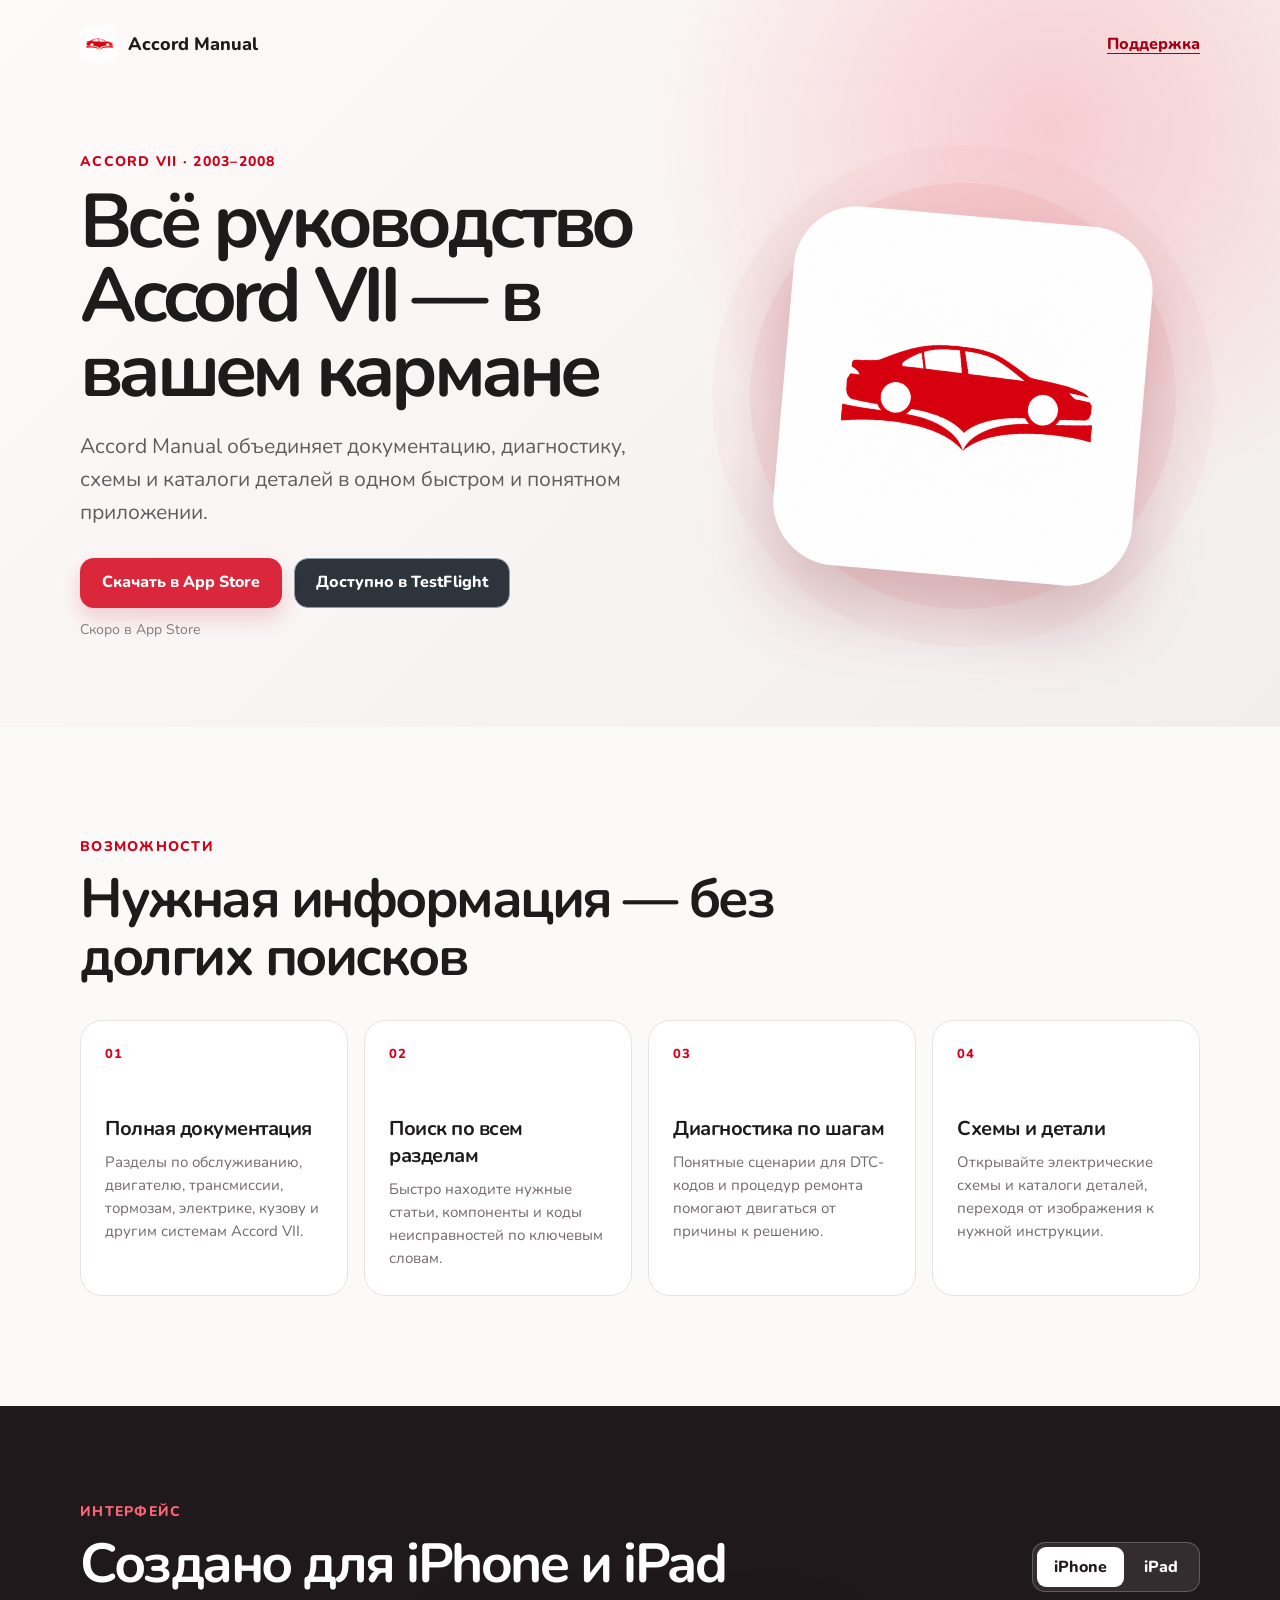
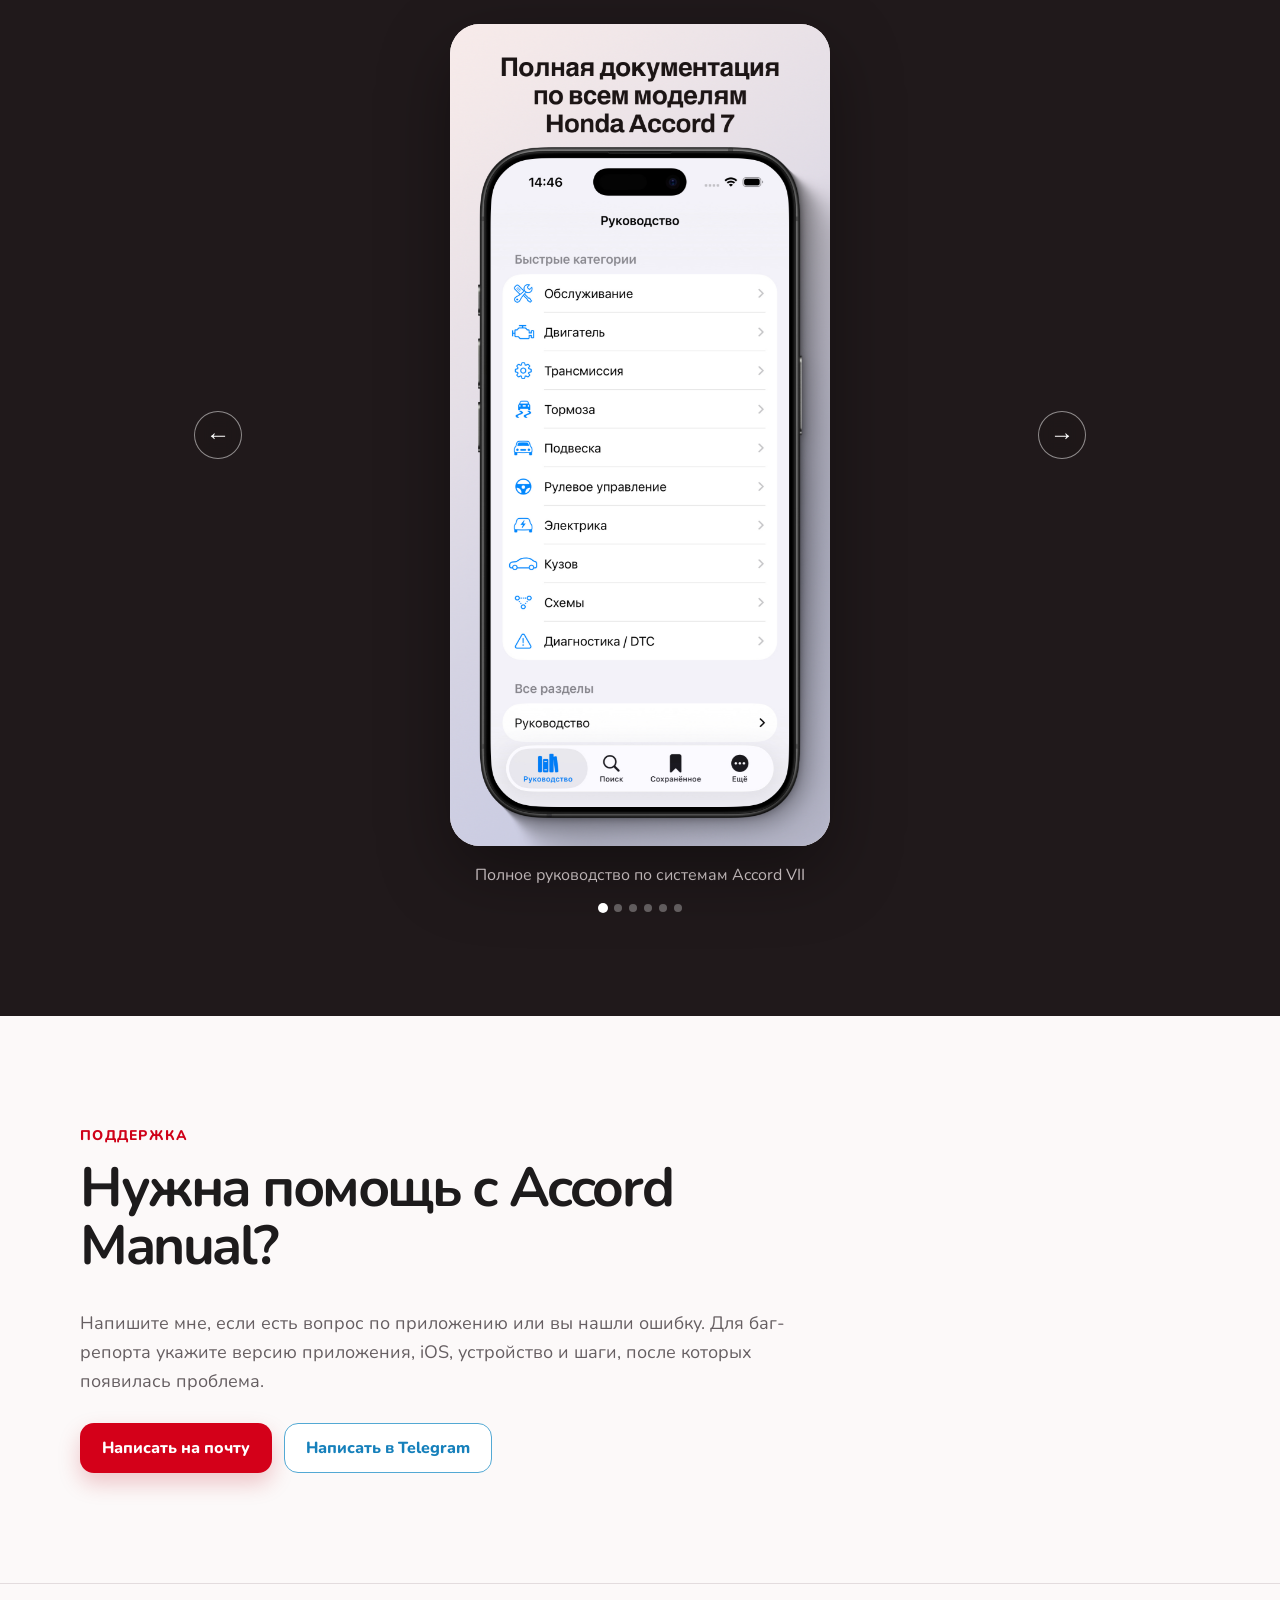
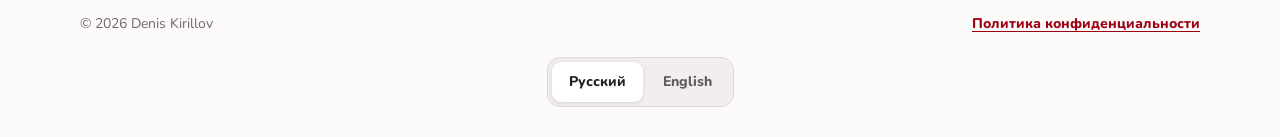
==== commit 44ee7314: "обновил адаптивность и галлерею" ====
--- a/accord-manual/index.html
+++ b/accord-manual/index.html
@@ -110,7 +110,6 @@
       <a href="../PrivacyPolicy.html" data-i18n="privacy">Политика конфиденциальности</a>
     </div>
     <div class="container language-row">
-      <span data-i18n="language">Язык</span>
       <div class="language-toggle" data-language-toggle role="group" aria-label="Выбор языка">
         <button type="button" data-language="ru" class="is-active" aria-pressed="true">Русский</button>
         <button type="button" data-language="en" aria-pressed="false">English</button>
--- a/Static/accord-manual-landing.css
+++ b/Static/accord-manual-landing.css
@@ -43,10 +43,15 @@
 .device-button.is-active { background: #fff; color: #211a1c; }
 .carousel { display: grid; justify-items: center; }
 .carousel-stage { position: relative; display: grid; place-items: center; width: 100%; max-width: 920px; width: min(100%, 920px); }
-.carousel-frame { overflow: hidden; border-radius: 30px; background: #f7f1f2; box-shadow: 0 25px 70px rgba(0,0,0,.37); transition: width .18s ease; }
-.carousel-frame.is-iphone { width: 100%; max-width: 380px; width: min(100%, 380px); }
-.carousel-frame.is-ipad { width: 100%; max-width: 860px; width: min(100%, 860px); }
-.carousel-frame img { display: block; width: 100%; height: auto; }
+.carousel-frame { width: 100%; max-width: var(--frame-width); overflow: hidden; border-radius: 30px; background: #f7f1f2; box-shadow: 0 25px 70px rgba(0,0,0,.37); touch-action: pan-y; transition: max-width .46s cubic-bezier(.22,.8,.28,1), border-radius .46s ease, opacity .22s ease, transform .46s ease; will-change: max-width, opacity, transform; }
+.carousel-frame.is-iphone { --frame-width: 380px; }
+.carousel-frame.is-ipad { --frame-width: 860px; border-radius: 24px; }
+.carousel-frame img { display: block; width: 100%; height: auto; -webkit-user-drag: none; user-select: none; transition: opacity .18s ease, transform .34s cubic-bezier(.22,.8,.28,1); will-change: opacity, transform; }
+.carousel-frame img.is-leaving-next { opacity: 0; transform: translateX(-12%); }
+.carousel-frame img.is-leaving-previous { opacity: 0; transform: translateX(12%); }
+.carousel-frame img.is-entering-next { opacity: 0; transform: translateX(12%); }
+.carousel-frame img.is-entering-previous { opacity: 0; transform: translateX(-12%); }
+.carousel-stage.is-device-changing .carousel-frame { opacity: .76; transform: scale(.985); }
 .carousel-controls { width: 100%; max-width: 730px; width: min(100%, 730px); margin-top: 18px; }
 .arrow-button { position: absolute; z-index: 1; top: 50%; width: 48px; height: 48px; padding: 0; border: 1px solid rgba(255,255,255,.5); border-radius: 50%; background: rgba(30,23,25,.88); color: #fff; font-size: 24px; line-height: 1; cursor: pointer; transform: translateY(-50%); -webkit-backdrop-filter: blur(8px); backdrop-filter: blur(8px); }
 .arrow-button-previous { left: 14px; }
@@ -65,5 +70,6 @@
 .language-row { justify-content: center; margin-top: 24px; }
 .language-toggle { border-color: #ded7d9; background: #f2eeef; color: #625a5d; }
 .language-toggle button.is-active { background: #fff; color: #251e20; box-shadow: 0 1px 4px rgba(42,27,31,.13); }
+@media (prefers-reduced-motion: reduce) { .carousel-frame, .carousel-frame img { transition-duration: .01ms; } }
 @media (max-width: 840px) { .hero-content { grid-template-columns: 1fr; padding-top: 26px; } .hero-art { min-height: 290px; } .hero-art > img { width: 250px; } .logo-orbit { width: 250px; height: 250px; } .feature-grid { grid-template-columns: repeat(2, 1fr); } }
 @media (max-width: 580px) { .container { width: calc(100% - 32px); width: min(1120px, calc(100% - 32px)); } .hero { padding-bottom: 55px; } .nav { min-height: 68px; } .hero-content { gap: 16px; } h1 { font-size: clamp(43px, 13vw, 60px); } .hero-art { min-height: 235px; } .showcase, .section { padding: 70px 0; } .showcase-header { align-items: start; flex-direction: column; } .feature-grid { grid-template-columns: 1fr; } .feature-card { min-height: 0; } .feature-number { margin-bottom: 30px; } .carousel-frame { border-radius: 18px; } .arrow-button { width: 42px; height: 42px; } .arrow-button-previous { left: 7px; } .arrow-button-next { right: 7px; } .footer-content { align-items: start; flex-direction: column; } }
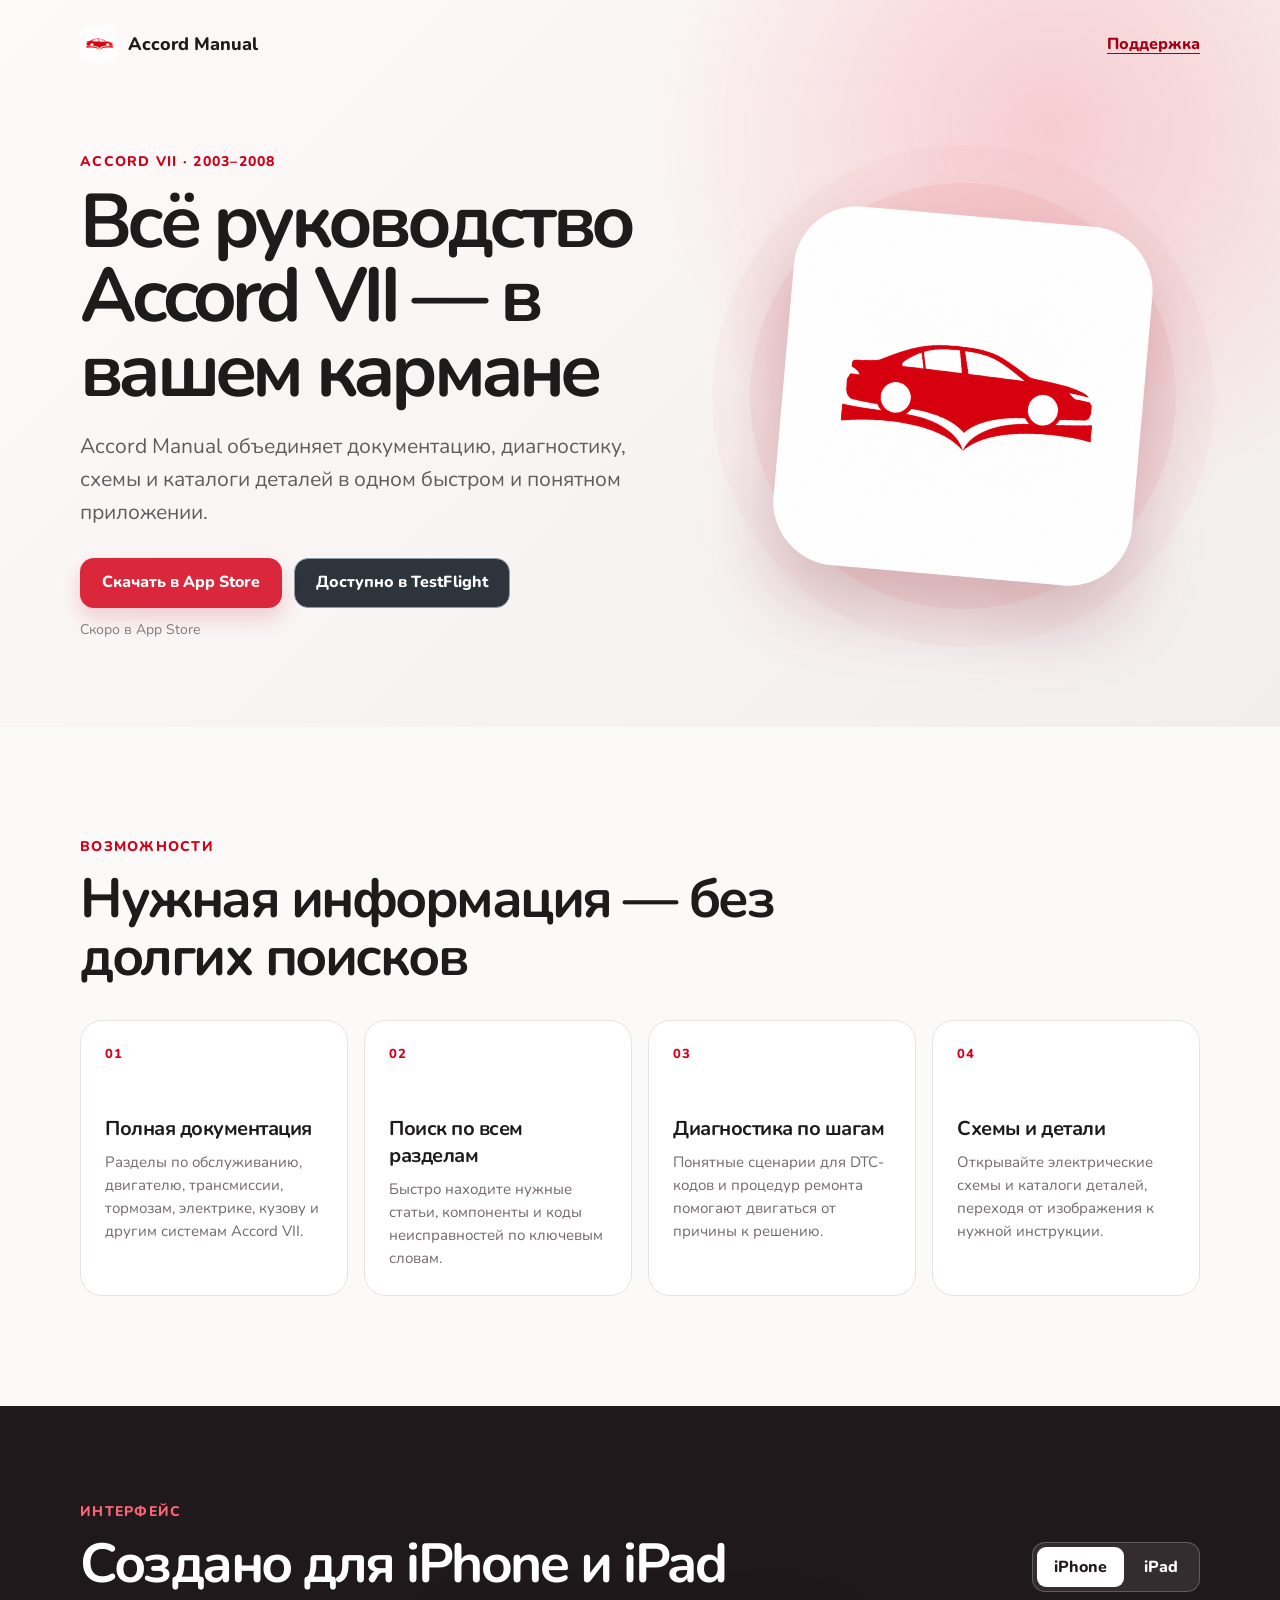
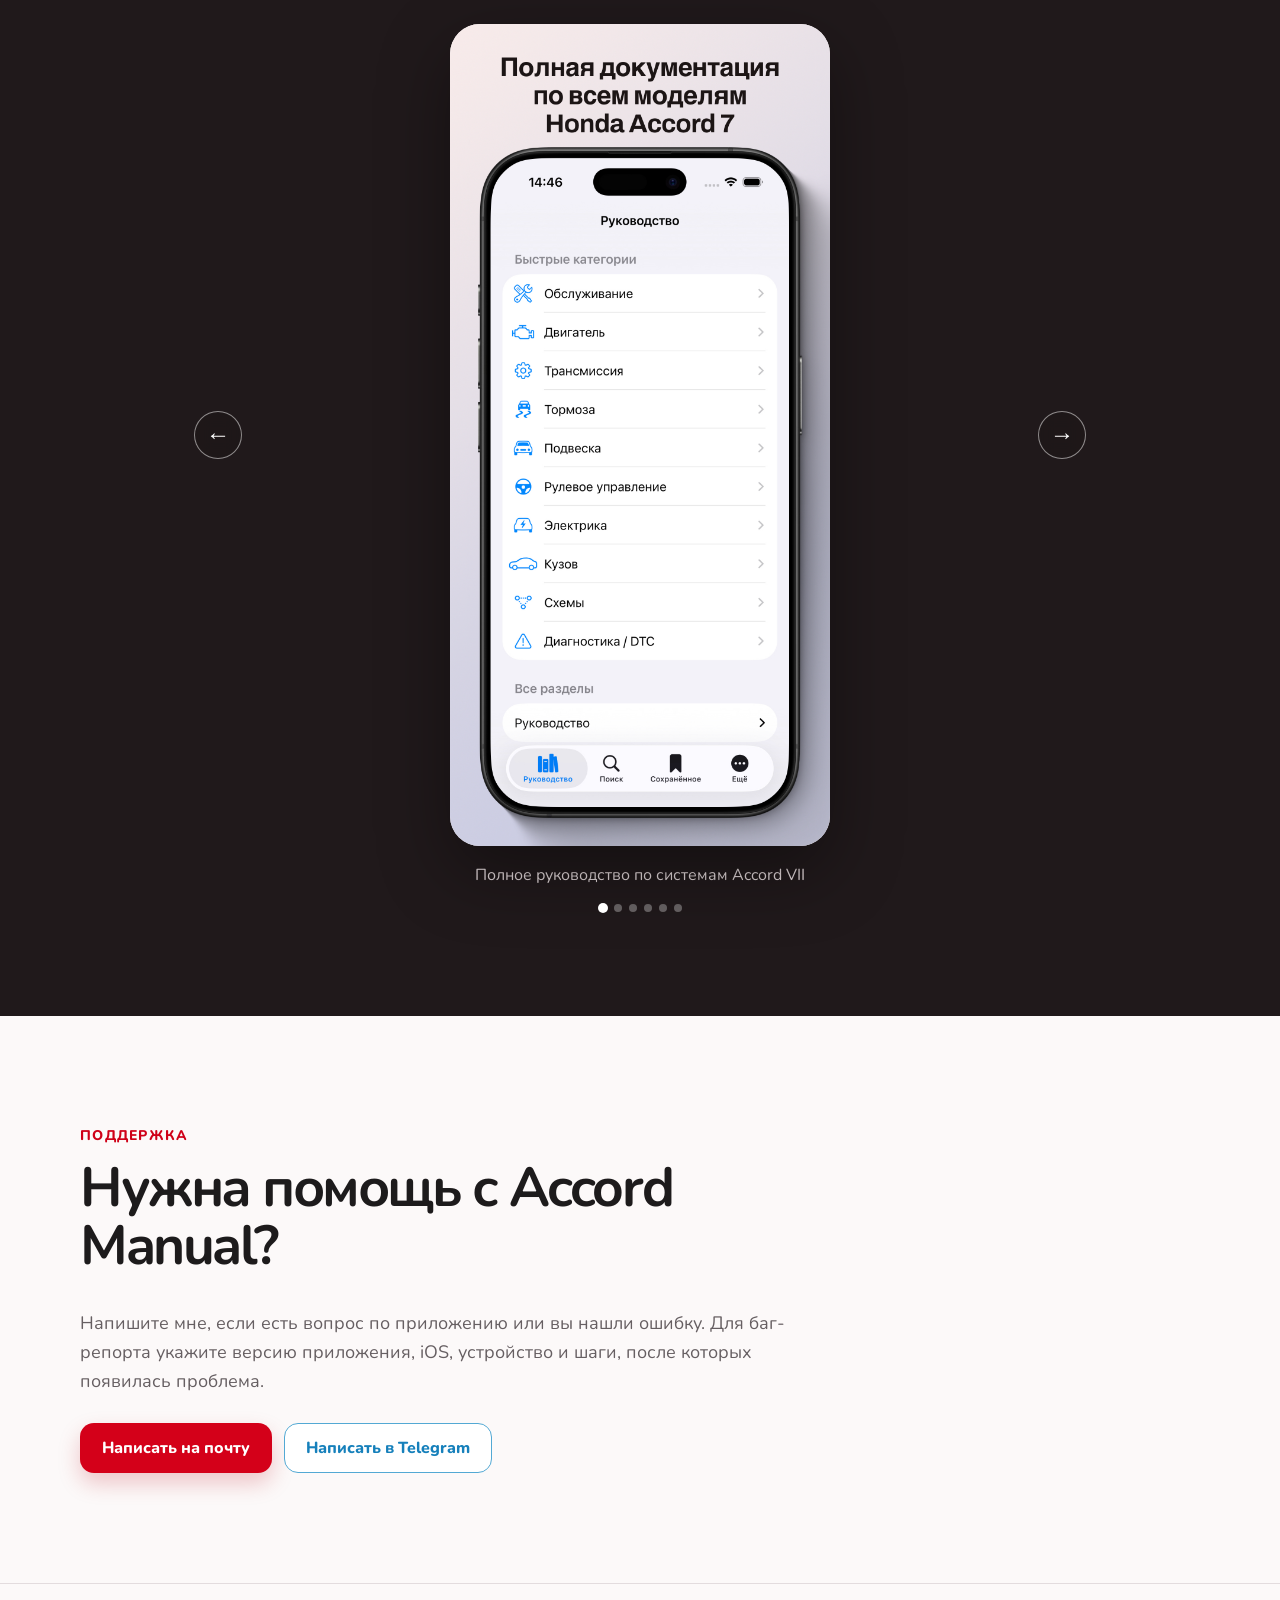
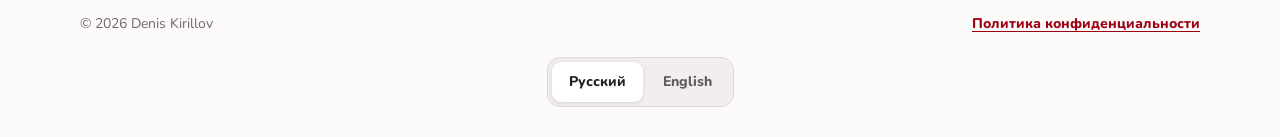
==== commit 424503e8: "обновил карусель" ====
--- a/accord-manual/index.html
+++ b/accord-manual/index.html
@@ -82,7 +82,9 @@
         <div class="carousel-stage is-iphone" data-carousel-stage>
           <button class="arrow-button arrow-button-previous" type="button" data-carousel-previous aria-label="Предыдущий скриншот">←</button>
           <div class="carousel-frame is-iphone" data-carousel-frame>
-          <img data-carousel-image src="../Static/accord-manual/iphone/01-manual.jpg" alt="Экран руководства Accord Manual на iPhone">
+            <div class="carousel-track" data-carousel-track>
+              <img data-carousel-image src="../Static/accord-manual/iphone/01-manual.jpg" alt="Экран руководства Accord Manual на iPhone">
+            </div>
           </div>
           <button class="arrow-button arrow-button-next" type="button" data-carousel-next aria-label="Следующий скриншот">→</button>
         </div>
--- a/Static/accord-manual-landing.css
+++ b/Static/accord-manual-landing.css
@@ -46,11 +46,8 @@
 .carousel-frame { width: 100%; max-width: var(--frame-width); overflow: hidden; border-radius: 30px; background: #f7f1f2; box-shadow: 0 25px 70px rgba(0,0,0,.37); touch-action: pan-y; transition: max-width .46s cubic-bezier(.22,.8,.28,1), border-radius .46s ease, opacity .22s ease, transform .46s ease; will-change: max-width, opacity, transform; }
 .carousel-frame.is-iphone { --frame-width: 380px; }
 .carousel-frame.is-ipad { --frame-width: 860px; border-radius: 24px; }
-.carousel-frame img { display: block; width: 100%; height: auto; -webkit-user-drag: none; user-select: none; transition: opacity .18s ease, transform .34s cubic-bezier(.22,.8,.28,1); will-change: opacity, transform; }
-.carousel-frame img.is-leaving-next { opacity: 0; transform: translateX(-12%); }
-.carousel-frame img.is-leaving-previous { opacity: 0; transform: translateX(12%); }
-.carousel-frame img.is-entering-next { opacity: 0; transform: translateX(12%); }
-.carousel-frame img.is-entering-previous { opacity: 0; transform: translateX(-12%); }
+.carousel-track { display: flex; width: 100%; transform: translate3d(0, 0, 0); transition: transform .44s cubic-bezier(.22,.8,.28,1); will-change: transform; }
+.carousel-track > img { display: block; flex: 0 0 100%; min-width: 0; width: 100%; height: auto; -webkit-user-drag: none; user-select: none; }
 .carousel-stage.is-device-changing .carousel-frame { opacity: .76; transform: scale(.985); }
 .carousel-controls { width: 100%; max-width: 730px; width: min(100%, 730px); margin-top: 18px; }
 .arrow-button { position: absolute; z-index: 1; top: 50%; width: 48px; height: 48px; padding: 0; border: 1px solid rgba(255,255,255,.5); border-radius: 50%; background: rgba(30,23,25,.88); color: #fff; font-size: 24px; line-height: 1; cursor: pointer; transform: translateY(-50%); -webkit-backdrop-filter: blur(8px); backdrop-filter: blur(8px); }
@@ -70,6 +67,6 @@
 .language-row { justify-content: center; margin-top: 24px; }
 .language-toggle { border-color: #ded7d9; background: #f2eeef; color: #625a5d; }
 .language-toggle button.is-active { background: #fff; color: #251e20; box-shadow: 0 1px 4px rgba(42,27,31,.13); }
-@media (prefers-reduced-motion: reduce) { .carousel-frame, .carousel-frame img { transition-duration: .01ms; } }
+@media (prefers-reduced-motion: reduce) { .carousel-frame, .carousel-track { transition-duration: .01ms; } }
 @media (max-width: 840px) { .hero-content { grid-template-columns: 1fr; padding-top: 26px; } .hero-art { min-height: 290px; } .hero-art > img { width: 250px; } .logo-orbit { width: 250px; height: 250px; } .feature-grid { grid-template-columns: repeat(2, 1fr); } }
 @media (max-width: 580px) { .container { width: calc(100% - 32px); width: min(1120px, calc(100% - 32px)); } .hero { padding-bottom: 55px; } .nav { min-height: 68px; } .hero-content { gap: 16px; } h1 { font-size: clamp(43px, 13vw, 60px); } .hero-art { min-height: 235px; } .showcase, .section { padding: 70px 0; } .showcase-header { align-items: start; flex-direction: column; } .feature-grid { grid-template-columns: 1fr; } .feature-card { min-height: 0; } .feature-number { margin-bottom: 30px; } .carousel-frame { border-radius: 18px; } .arrow-button { width: 42px; height: 42px; } .arrow-button-previous { left: 7px; } .arrow-button-next { right: 7px; } .footer-content { align-items: start; flex-direction: column; } }
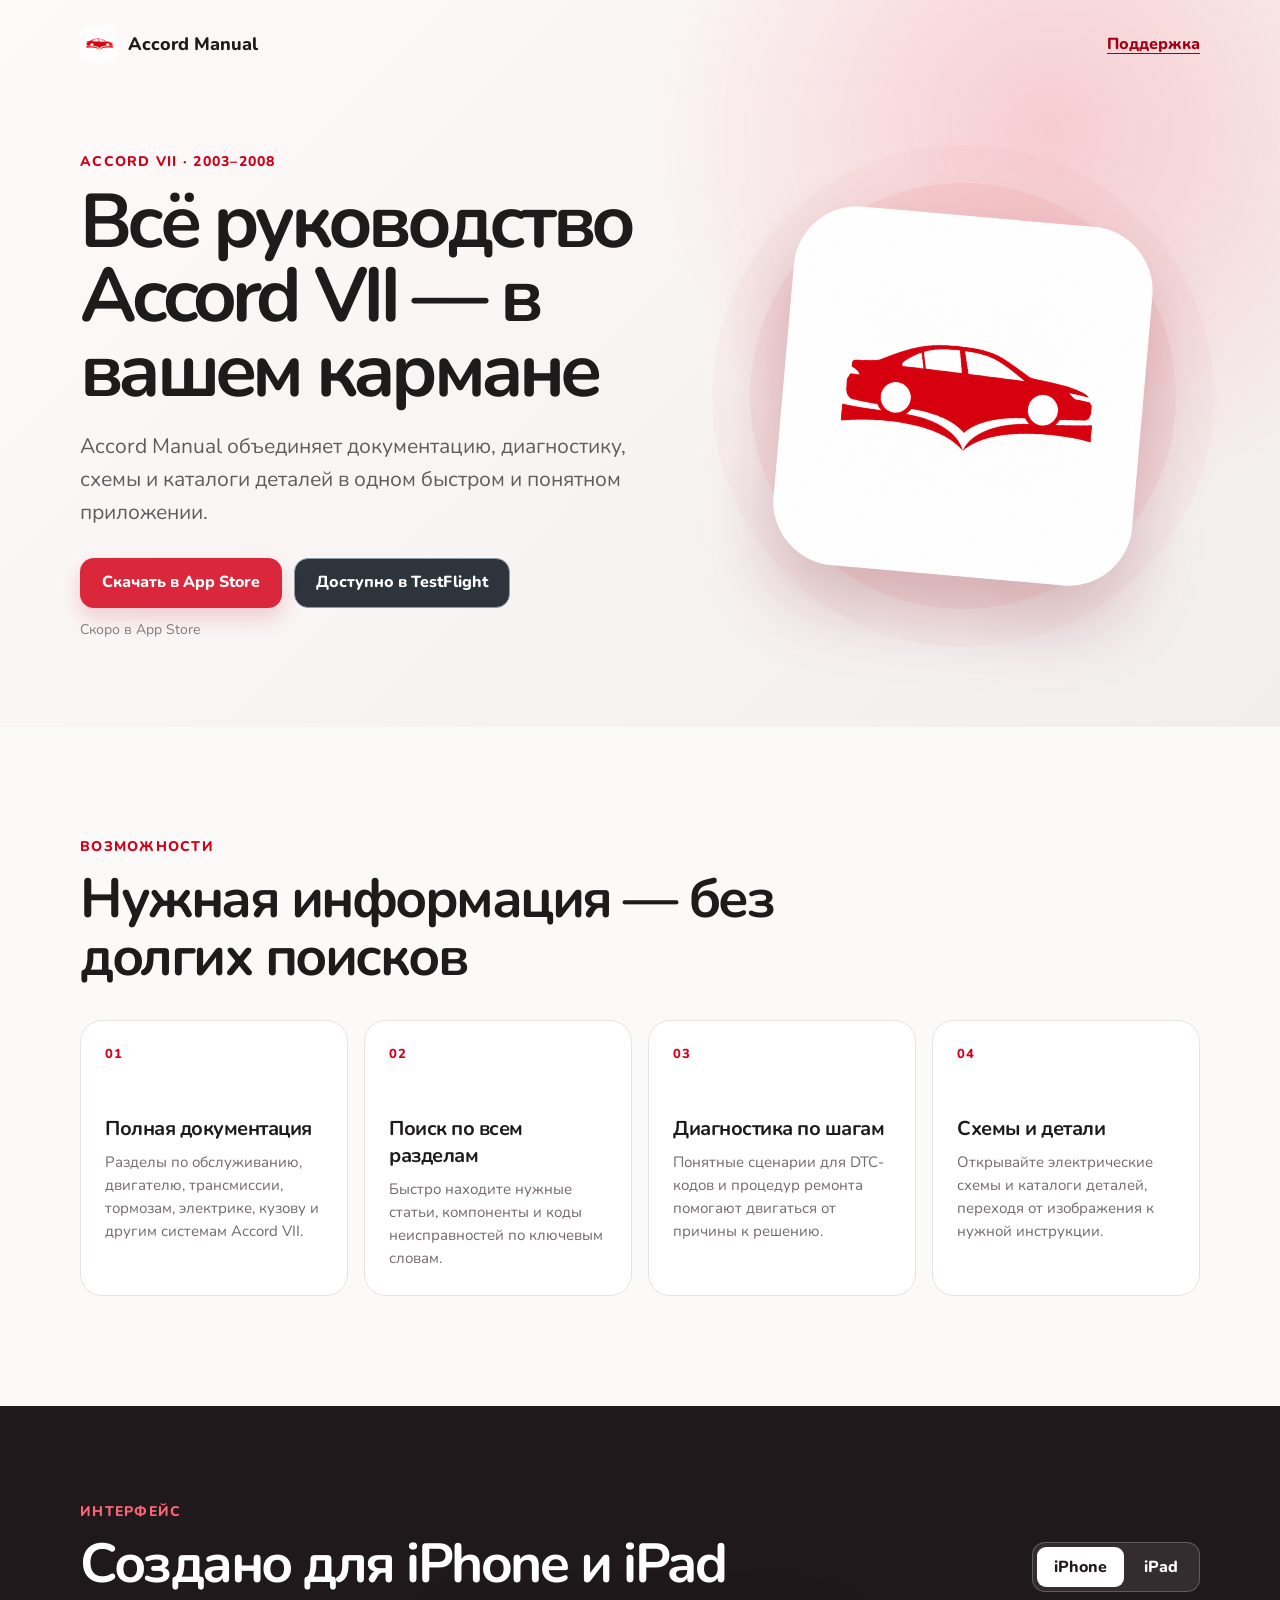
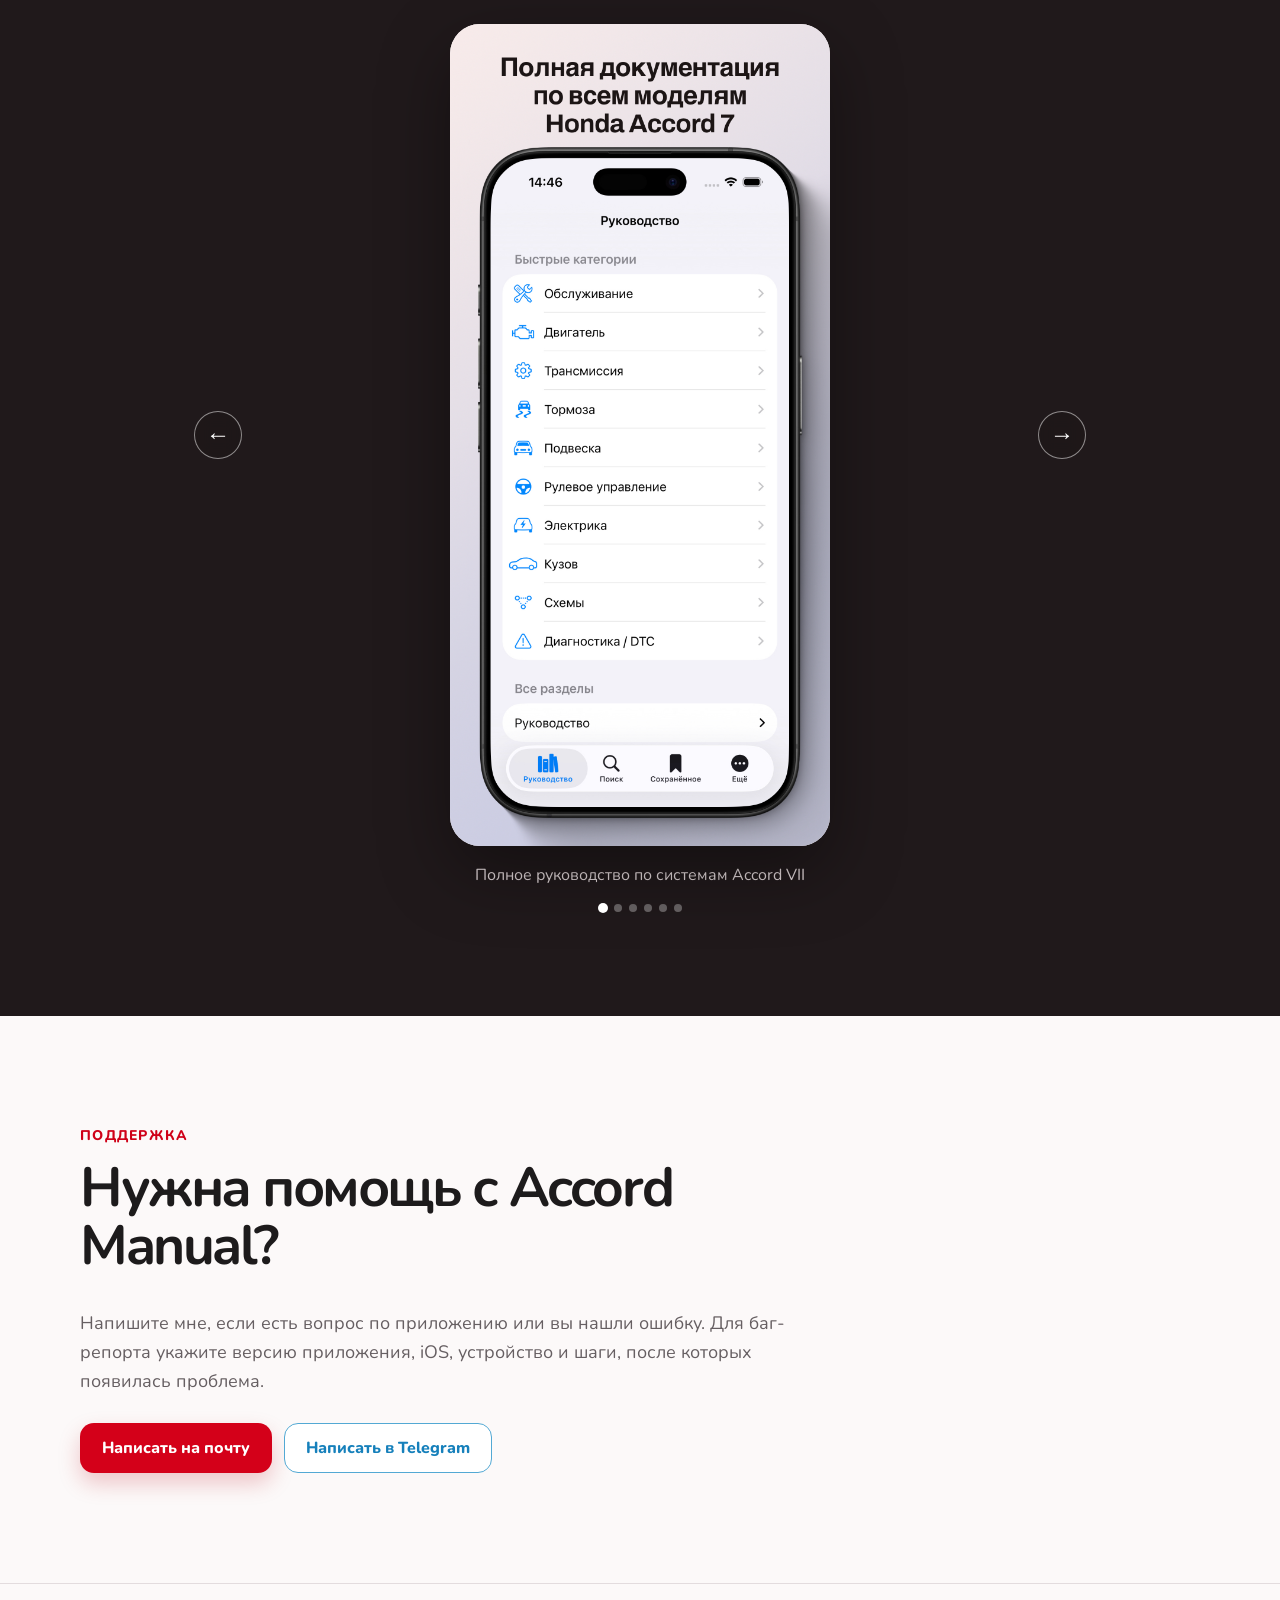
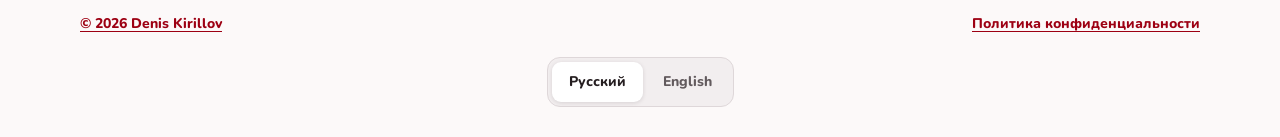
==== commit a2341eac: "обновил CV" ====
--- a/accord-manual/index.html
+++ b/accord-manual/index.html
@@ -108,7 +108,7 @@
 
   <footer class="footer">
     <div class="container footer-content">
-      <p>© <span id="year"></span> Denis Kirillov</p>
+      <a href="https://deniskirillov.com/">© <span id="year"></span> Denis Kirillov</a>
       <a href="../PrivacyPolicy.html" data-i18n="privacy">Политика конфиденциальности</a>
     </div>
     <div class="container language-row">
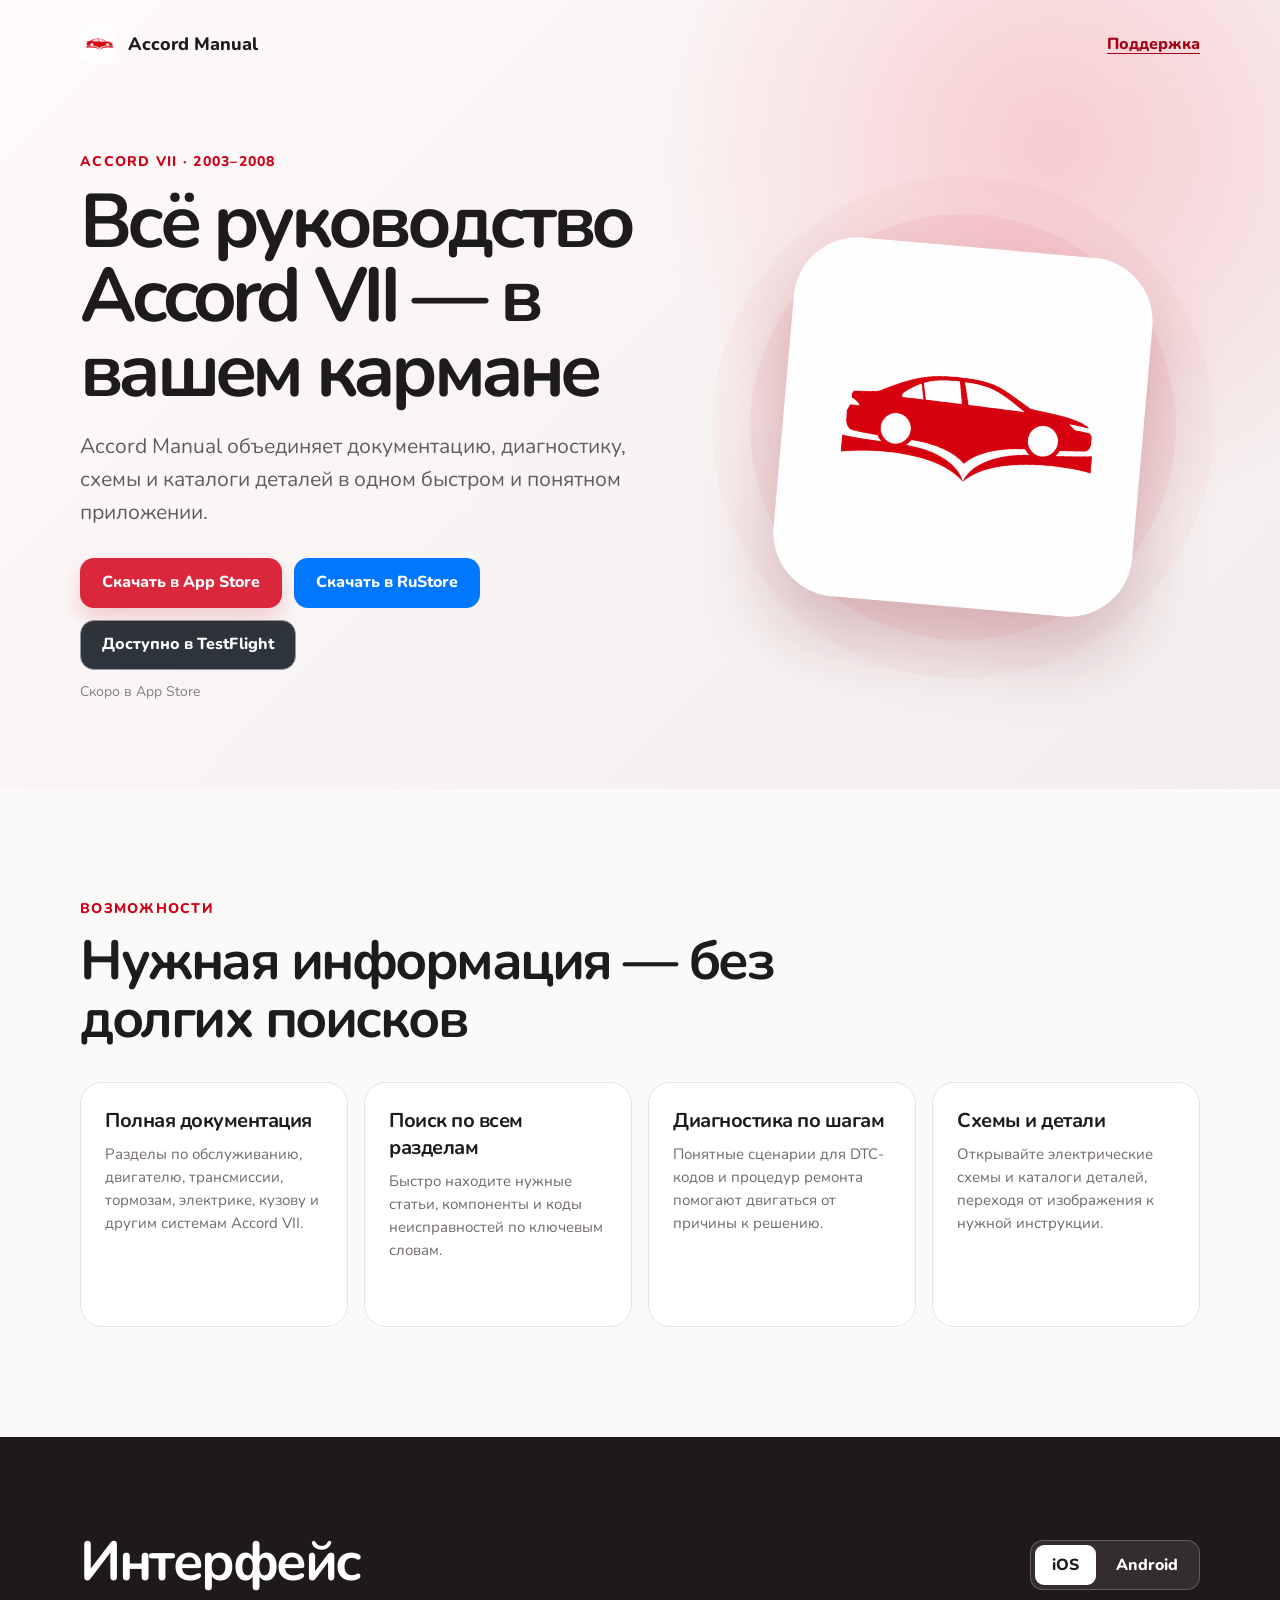
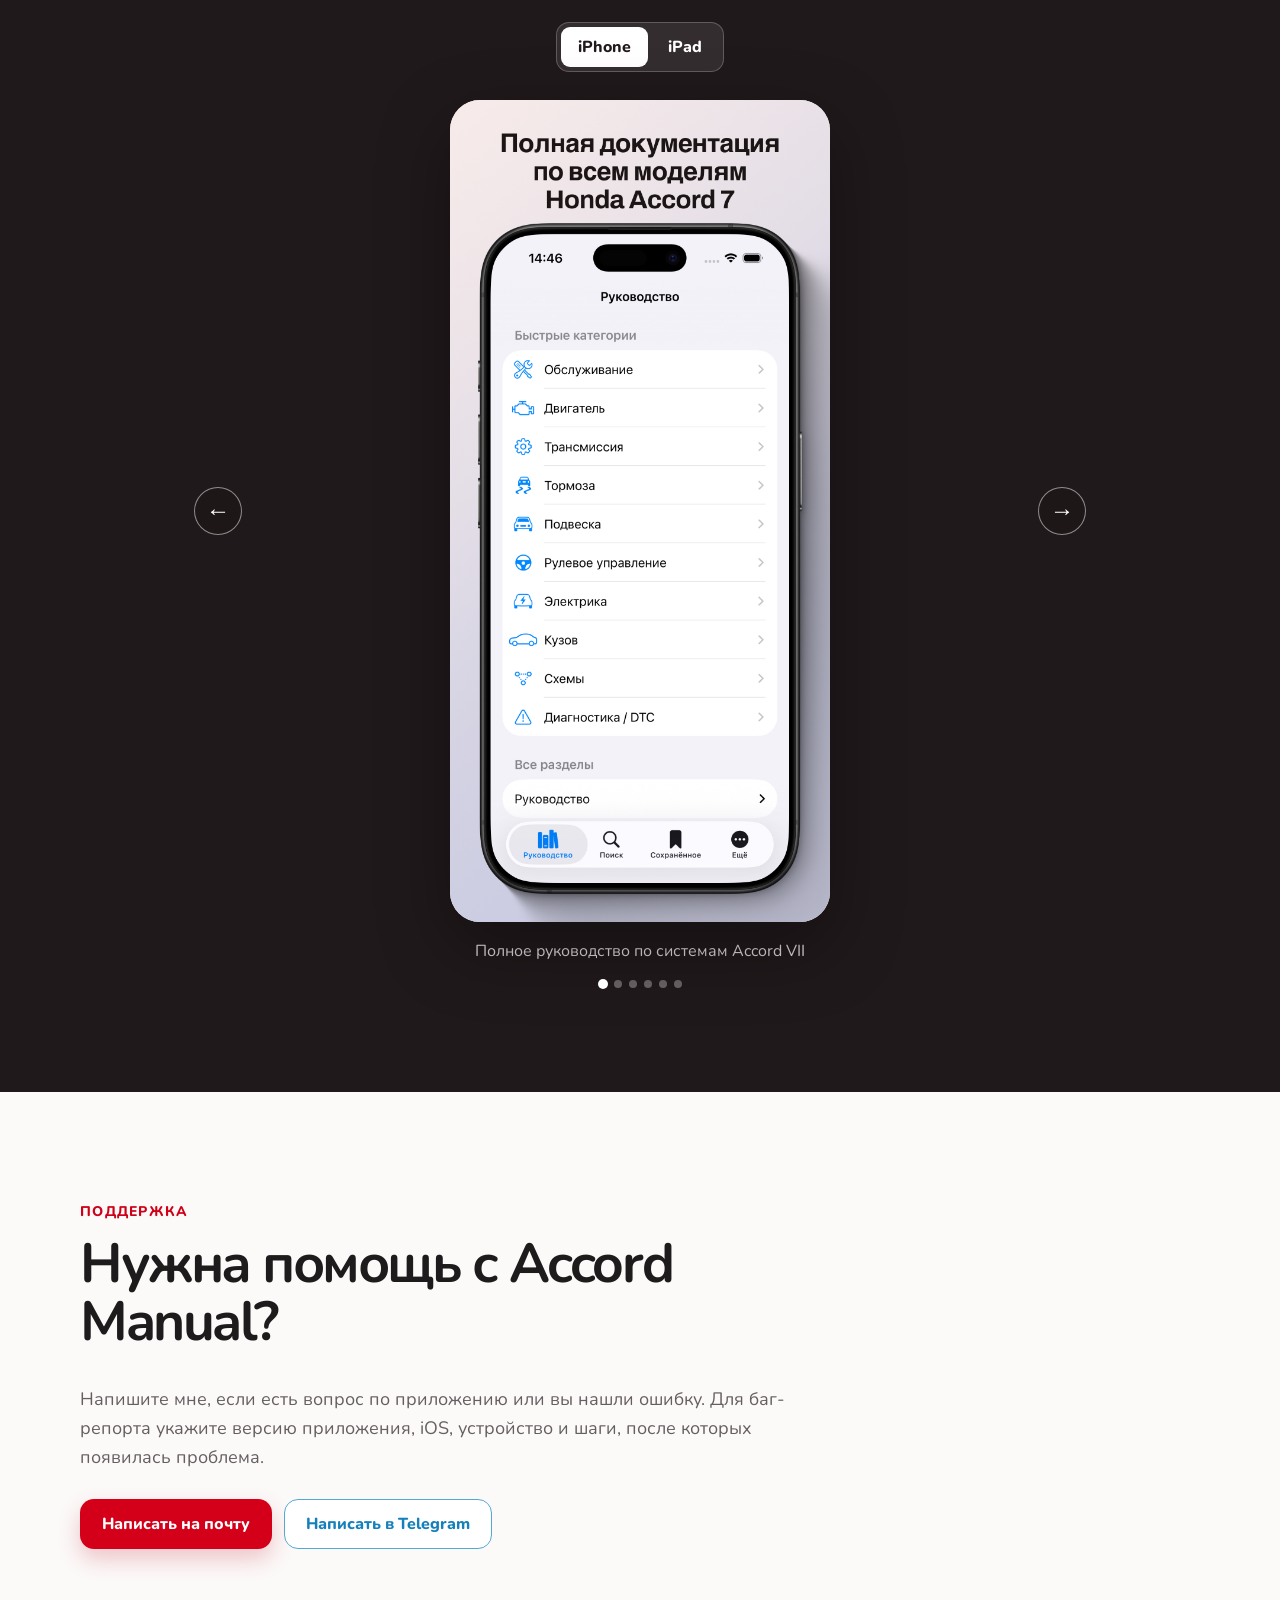
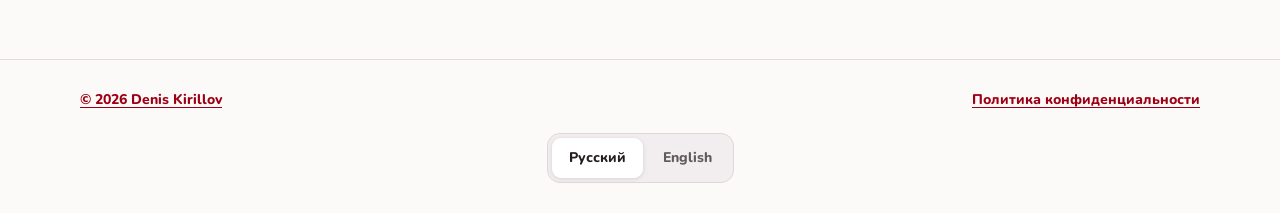
==== commit 3c87572b: "добавил рустор" ====
--- a/accord-manual/index.html
+++ b/accord-manual/index.html
@@ -28,6 +28,7 @@
           <p class="lede" data-i18n="lede">Accord Manual объединяет документацию, диагностику, схемы и каталоги деталей в одном быстром и понятном приложении.</p>
           <div class="hero-actions">
             <a class="button button-primary is-disabled" href="#" data-app-store aria-disabled="true" data-i18n="appStore">Скачать в App Store</a>
+            <a class="button button-rustore" href="https://www.rustore.ru/catalog/app/com.deniskirillov.accordmanual" target="_blank" rel="noopener" data-ru-store data-i18n="ruStore">Скачать в RuStore</a>
             <a class="button button-testflight" href="https://testflight.apple.com/join/Cy9x6aCU" target="_blank" rel="noopener" data-i18n="testFlightButton">Доступно в TestFlight</a>
           </div>
           <p class="availability" data-i18n="availability">Скоро в App Store</p>
@@ -44,22 +45,18 @@
       <h2 id="overview-title" data-i18n="overviewTitle">Нужная информация — без долгих поисков</h2>
       <div class="feature-grid">
         <article class="feature-card">
-          <span class="feature-number">01</span>
           <h3 data-i18n="featureOneTitle">Полная документация</h3>
           <p data-i18n="featureOneText">Разделы по обслуживанию, двигателю, трансмиссии, тормозам, электрике, кузову и другим системам Accord VII.</p>
         </article>
         <article class="feature-card">
-          <span class="feature-number">02</span>
           <h3 data-i18n="featureTwoTitle">Поиск по всем разделам</h3>
           <p data-i18n="featureTwoText">Быстро находите нужные статьи, компоненты и коды неисправностей по ключевым словам.</p>
         </article>
         <article class="feature-card">
-          <span class="feature-number">03</span>
           <h3 data-i18n="featureThreeTitle">Диагностика по шагам</h3>
           <p data-i18n="featureThreeText">Понятные сценарии для DTC-кодов и процедур ремонта помогают двигаться от причины к решению.</p>
         </article>
         <article class="feature-card">
-          <span class="feature-number">04</span>
           <h3 data-i18n="featureFourTitle">Схемы и детали</h3>
           <p data-i18n="featureFourText">Открывайте электрические схемы и каталоги деталей, переходя от изображения к нужной инструкции.</p>
         </article>
@@ -69,9 +66,15 @@
     <section class="showcase" id="screenshots" aria-labelledby="gallery-title">
       <div class="container showcase-header">
         <div>
-          <p class="section-label section-label-light" data-i18n="galleryLabel">Интерфейс</p>
-          <h2 id="gallery-title" data-i18n="galleryTitle">Создано для iPhone и iPad</h2>
+          <h2 id="gallery-title" data-i18n="galleryLabel">Интерфейс</h2>
         </div>
+        <div class="device-select" data-platform-select role="group" aria-label="Выбор платформы">
+          <button type="button" class="device-button is-active" data-platform="ios" aria-pressed="true">iOS</button>
+          <button type="button" class="device-button" data-platform="android" aria-pressed="false">Android</button>
+        </div>
+      </div>
+
+      <div class="container ios-device-select" data-ios-devices>
         <div class="device-select" data-device-select role="group" aria-label="Выбор устройства">
           <button type="button" class="device-button is-active" data-device="iphone" aria-pressed="true">iPhone</button>
           <button type="button" class="device-button" data-device="ipad" aria-pressed="false">iPad</button>
--- a/Static/accord-manual-landing.css
+++ b/Static/accord-manual-landing.css
@@ -30,7 +30,6 @@
 h2 { max-width: 760px; margin-bottom: 34px; font-size: clamp(34px, 4.4vw, 55px); letter-spacing: -.045em; line-height: 1.05; }
 .feature-grid { display: grid; grid-template-columns: repeat(4, 1fr); gap: 16px; }
 .feature-card { min-height: 245px; padding: 24px; border: 1px solid #e9e2e3; border-radius: 22px; background: #fff; }
-.feature-number { display: block; margin-bottom: 52px; color: #d40019; font-size: 13px; font-weight: 800; letter-spacing: .1em; }
 .feature-card h3 { margin-bottom: 9px; font-size: 20px; letter-spacing: -.025em; }
 .feature-card p { margin: 0; color: #71696c; font-size: 15px; line-height: 1.55; }
 .showcase { padding: 96px 0 104px; background: #20191b; color: #fff; }
@@ -44,7 +43,7 @@
 .carousel { display: grid; justify-items: center; }
 .carousel-stage { position: relative; display: grid; place-items: center; width: 100%; max-width: 920px; width: min(100%, 920px); }
 .carousel-frame { width: 100%; max-width: var(--frame-width); overflow: hidden; border-radius: 30px; background: #f7f1f2; box-shadow: 0 25px 70px rgba(0,0,0,.37); touch-action: pan-y; transition: max-width .46s cubic-bezier(.22,.8,.28,1), border-radius .46s ease, opacity .22s ease, transform .46s ease; will-change: max-width, opacity, transform; }
-.carousel-frame.is-iphone { --frame-width: 380px; }
+.carousel-frame.is-iphone, .carousel-frame.is-android { --frame-width: 380px; }
 .carousel-frame.is-ipad { --frame-width: 860px; border-radius: 24px; }
 .carousel-track { display: flex; width: 100%; transform: translate3d(0, 0, 0); transition: transform .44s cubic-bezier(.22,.8,.28,1); will-change: transform; }
 .carousel-track > img { display: block; flex: 0 0 100%; min-width: 0; width: 100%; height: auto; -webkit-user-drag: none; user-select: none; }
@@ -69,4 +68,10 @@
 .language-toggle button.is-active { background: #fff; color: #251e20; box-shadow: 0 1px 4px rgba(42,27,31,.13); }
 @media (prefers-reduced-motion: reduce) { .carousel-frame, .carousel-track { transition-duration: .01ms; } }
 @media (max-width: 840px) { .hero-content { grid-template-columns: 1fr; padding-top: 26px; } .hero-art { min-height: 290px; } .hero-art > img { width: 250px; } .logo-orbit { width: 250px; height: 250px; } .feature-grid { grid-template-columns: repeat(2, 1fr); } }
-@media (max-width: 580px) { .container { width: calc(100% - 32px); width: min(1120px, calc(100% - 32px)); } .hero { padding-bottom: 55px; } .nav { min-height: 68px; } .hero-content { gap: 16px; } h1 { font-size: clamp(43px, 13vw, 60px); } .hero-art { min-height: 235px; } .showcase, .section { padding: 70px 0; } .showcase-header { align-items: start; flex-direction: column; } .feature-grid { grid-template-columns: 1fr; } .feature-card { min-height: 0; } .feature-number { margin-bottom: 30px; } .carousel-frame { border-radius: 18px; } .arrow-button { width: 42px; height: 42px; } .arrow-button-previous { left: 7px; } .arrow-button-next { right: 7px; } .footer-content { align-items: start; flex-direction: column; } }
+@media (max-width: 580px) { .container { width: calc(100% - 32px); width: min(1120px, calc(100% - 32px)); } .hero { padding-bottom: 55px; } .nav { min-height: 68px; } .hero-content { gap: 16px; } h1 { font-size: clamp(43px, 13vw, 60px); } .hero-art { min-height: 235px; } .showcase, .section { padding: 70px 0; } .showcase-header { align-items: start; flex-direction: column; } .feature-grid { grid-template-columns: 1fr; } .feature-card { min-height: 0; } .carousel-frame { border-radius: 18px; } .arrow-button { width: 42px; height: 42px; } .arrow-button-previous { left: 7px; } .arrow-button-next { right: 7px; } .footer-content { align-items: start; flex-direction: column; } }
+
+/* Platform selection. */
+[hidden] { display: none !important; }
+.button-rustore { background: #0077ff; color: #fff; font-size: inherit; }
+.button:disabled:hover { transform: none; }
+.ios-device-select { display: flex; justify-content: center; margin-bottom: 28px; }
